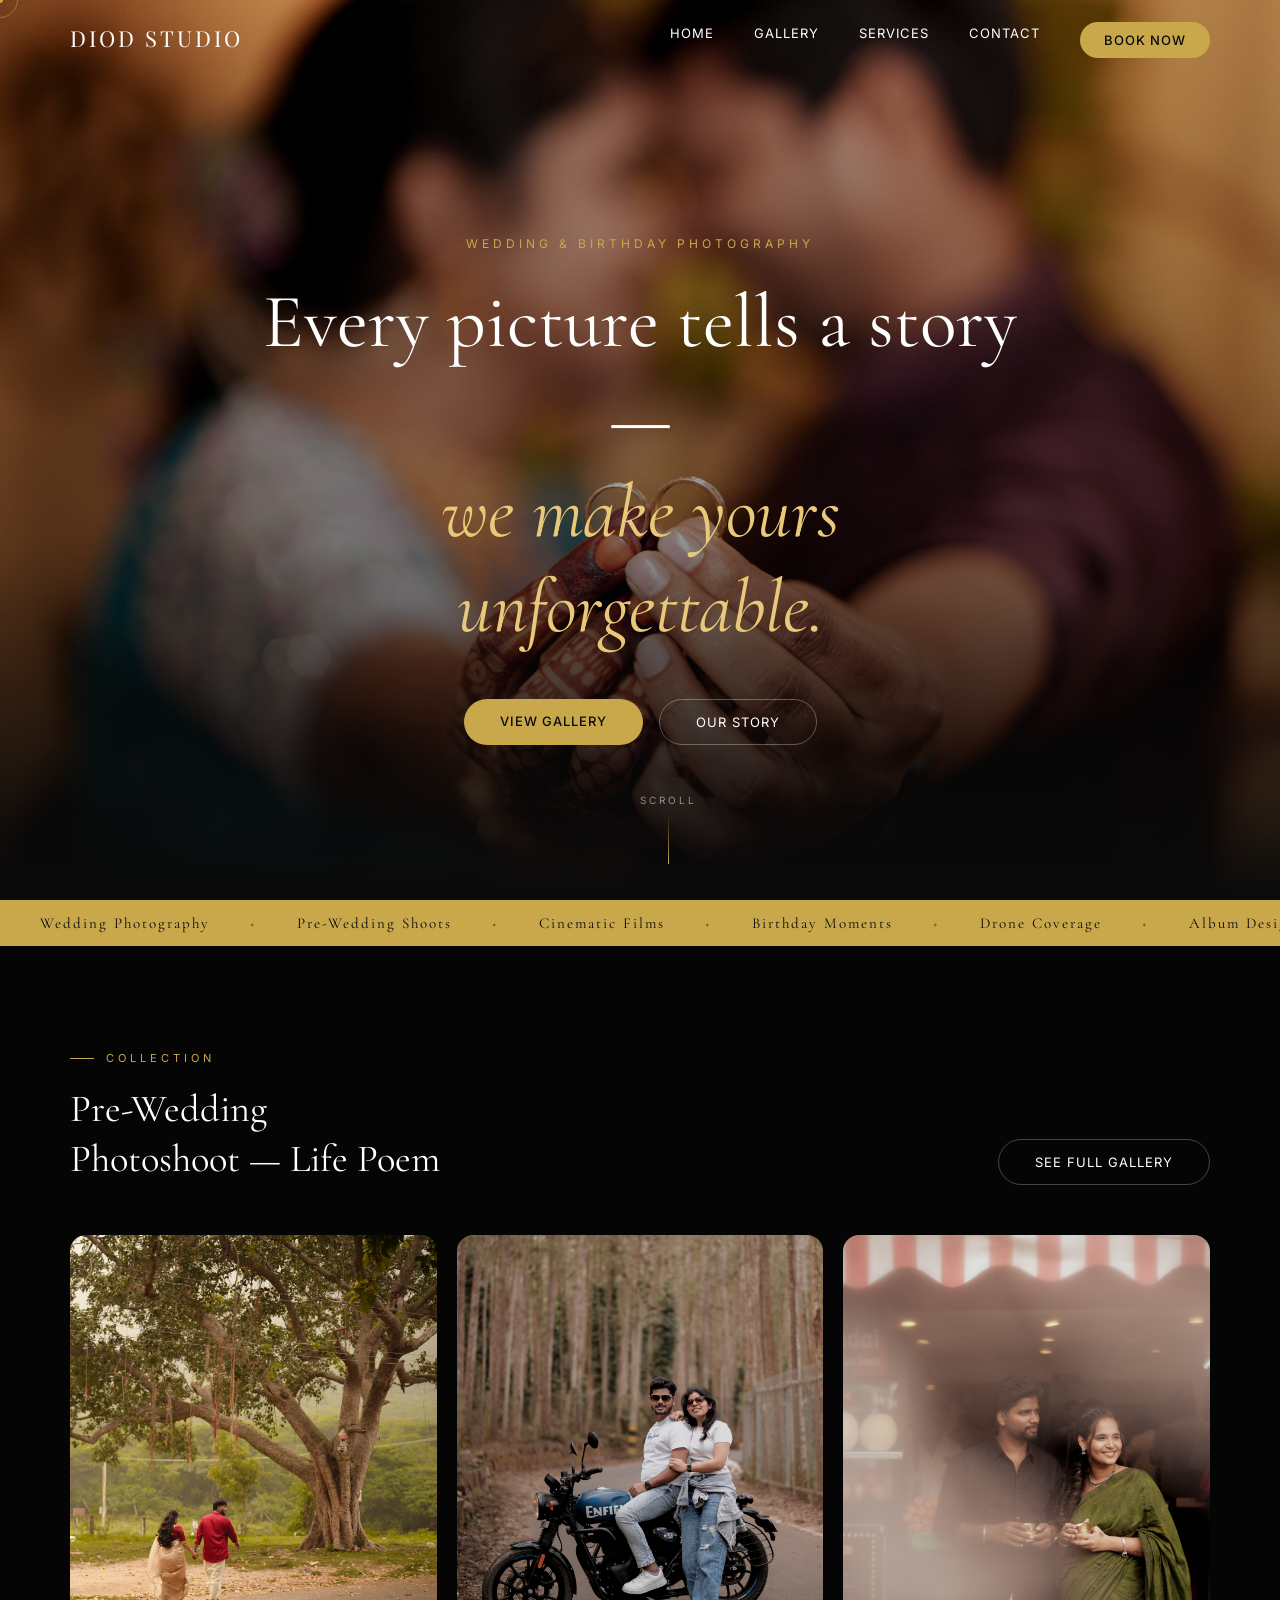
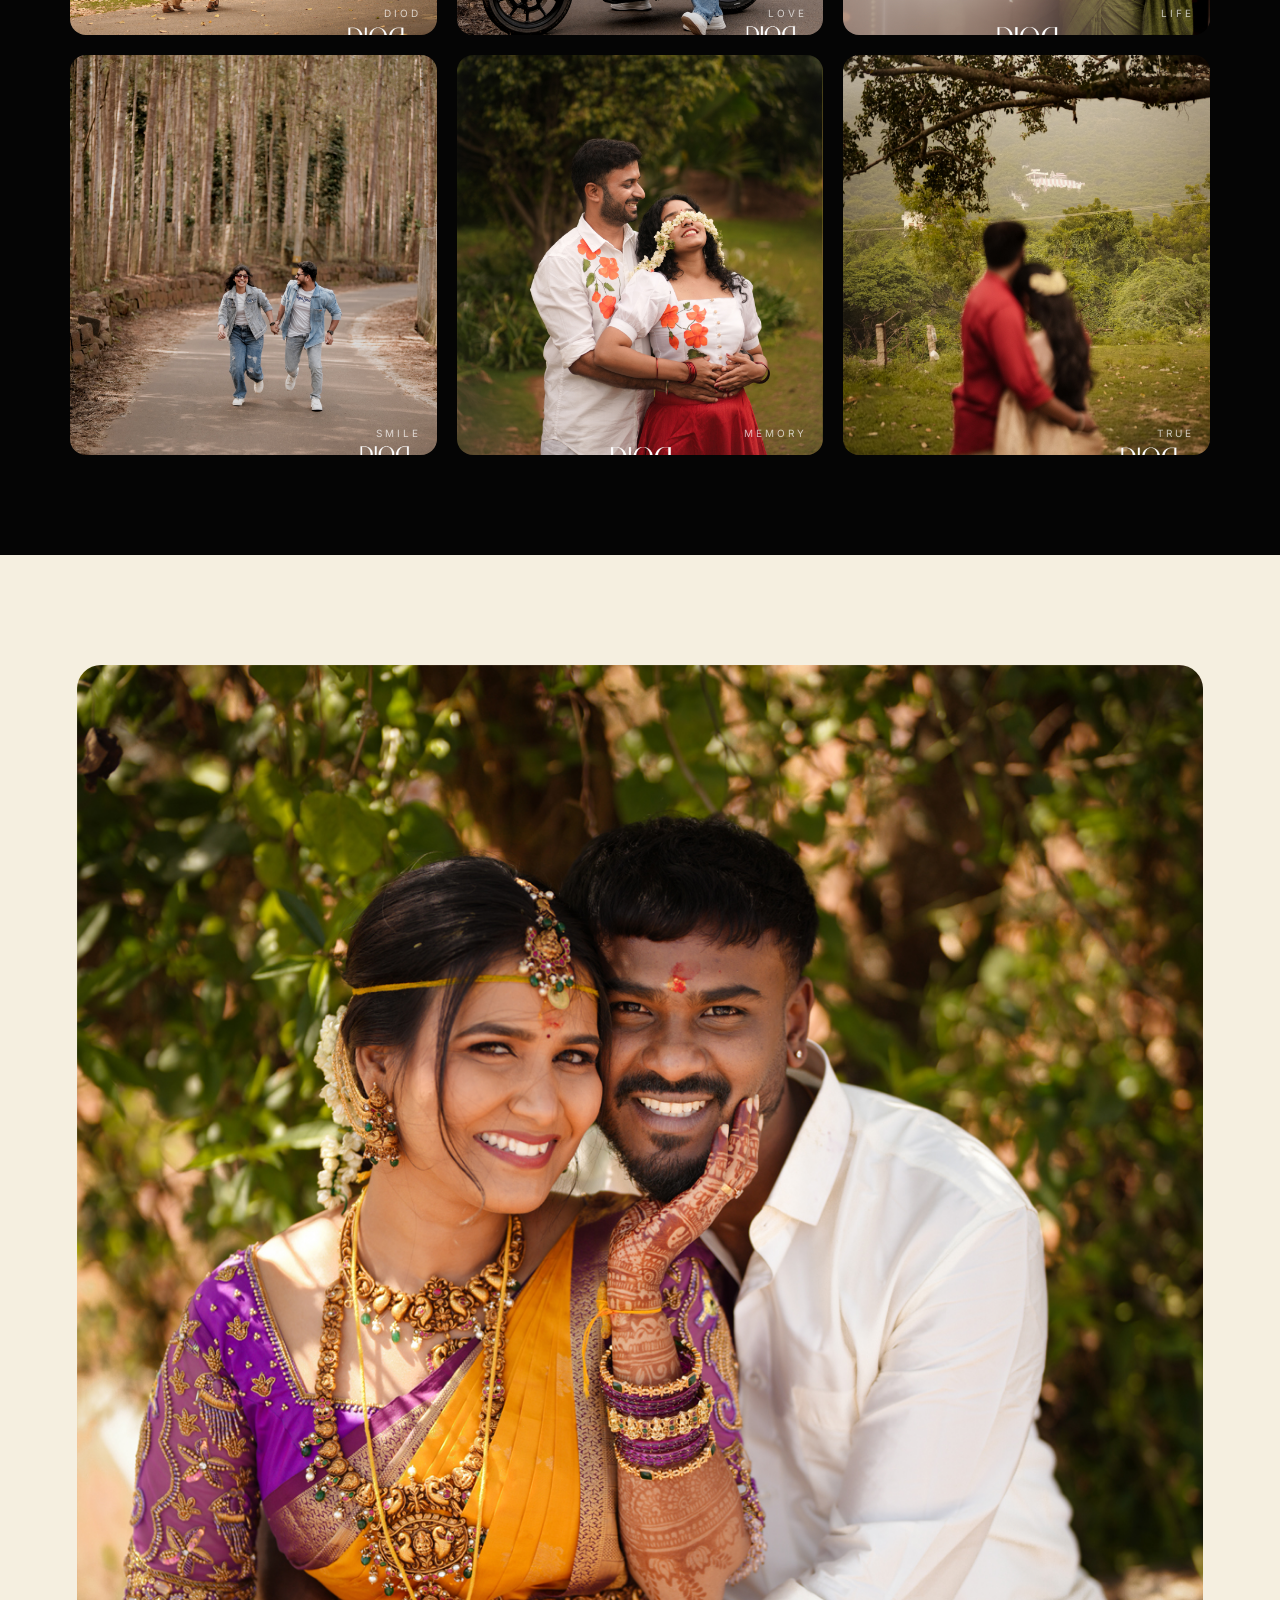
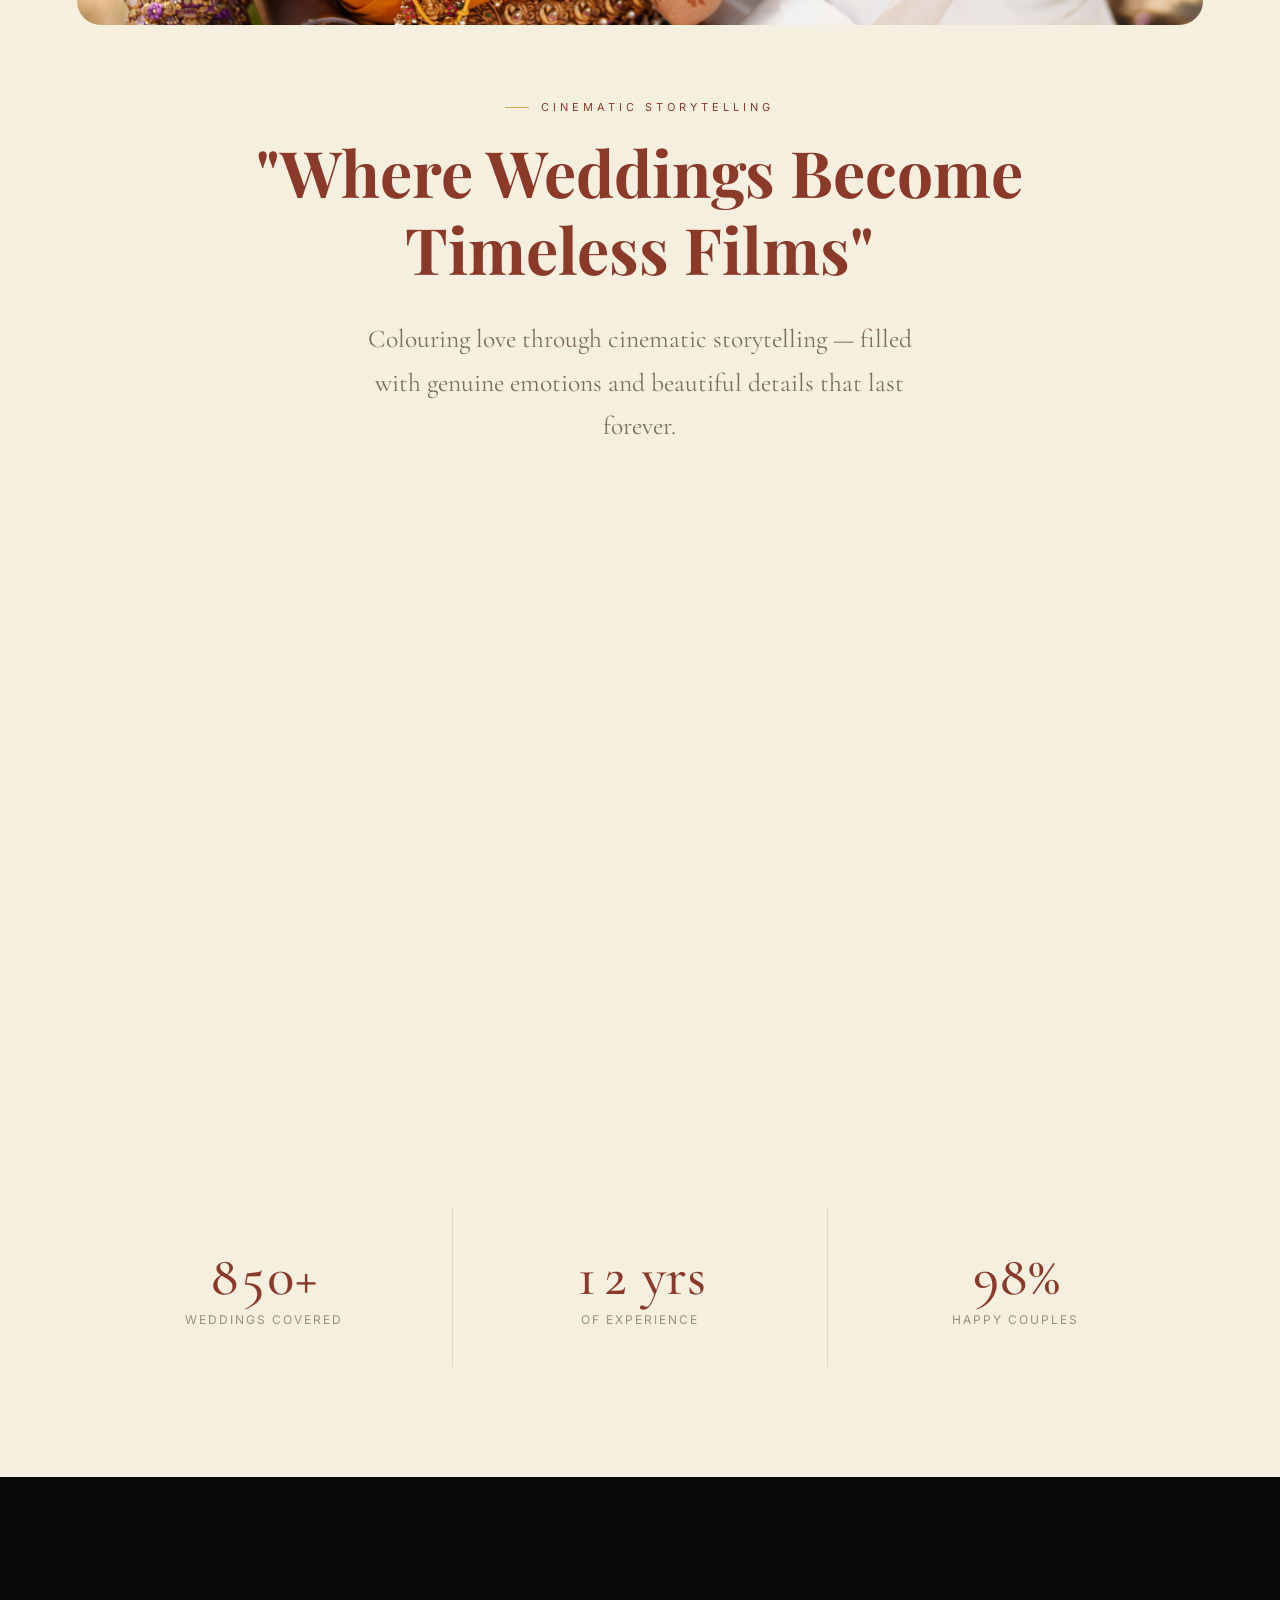
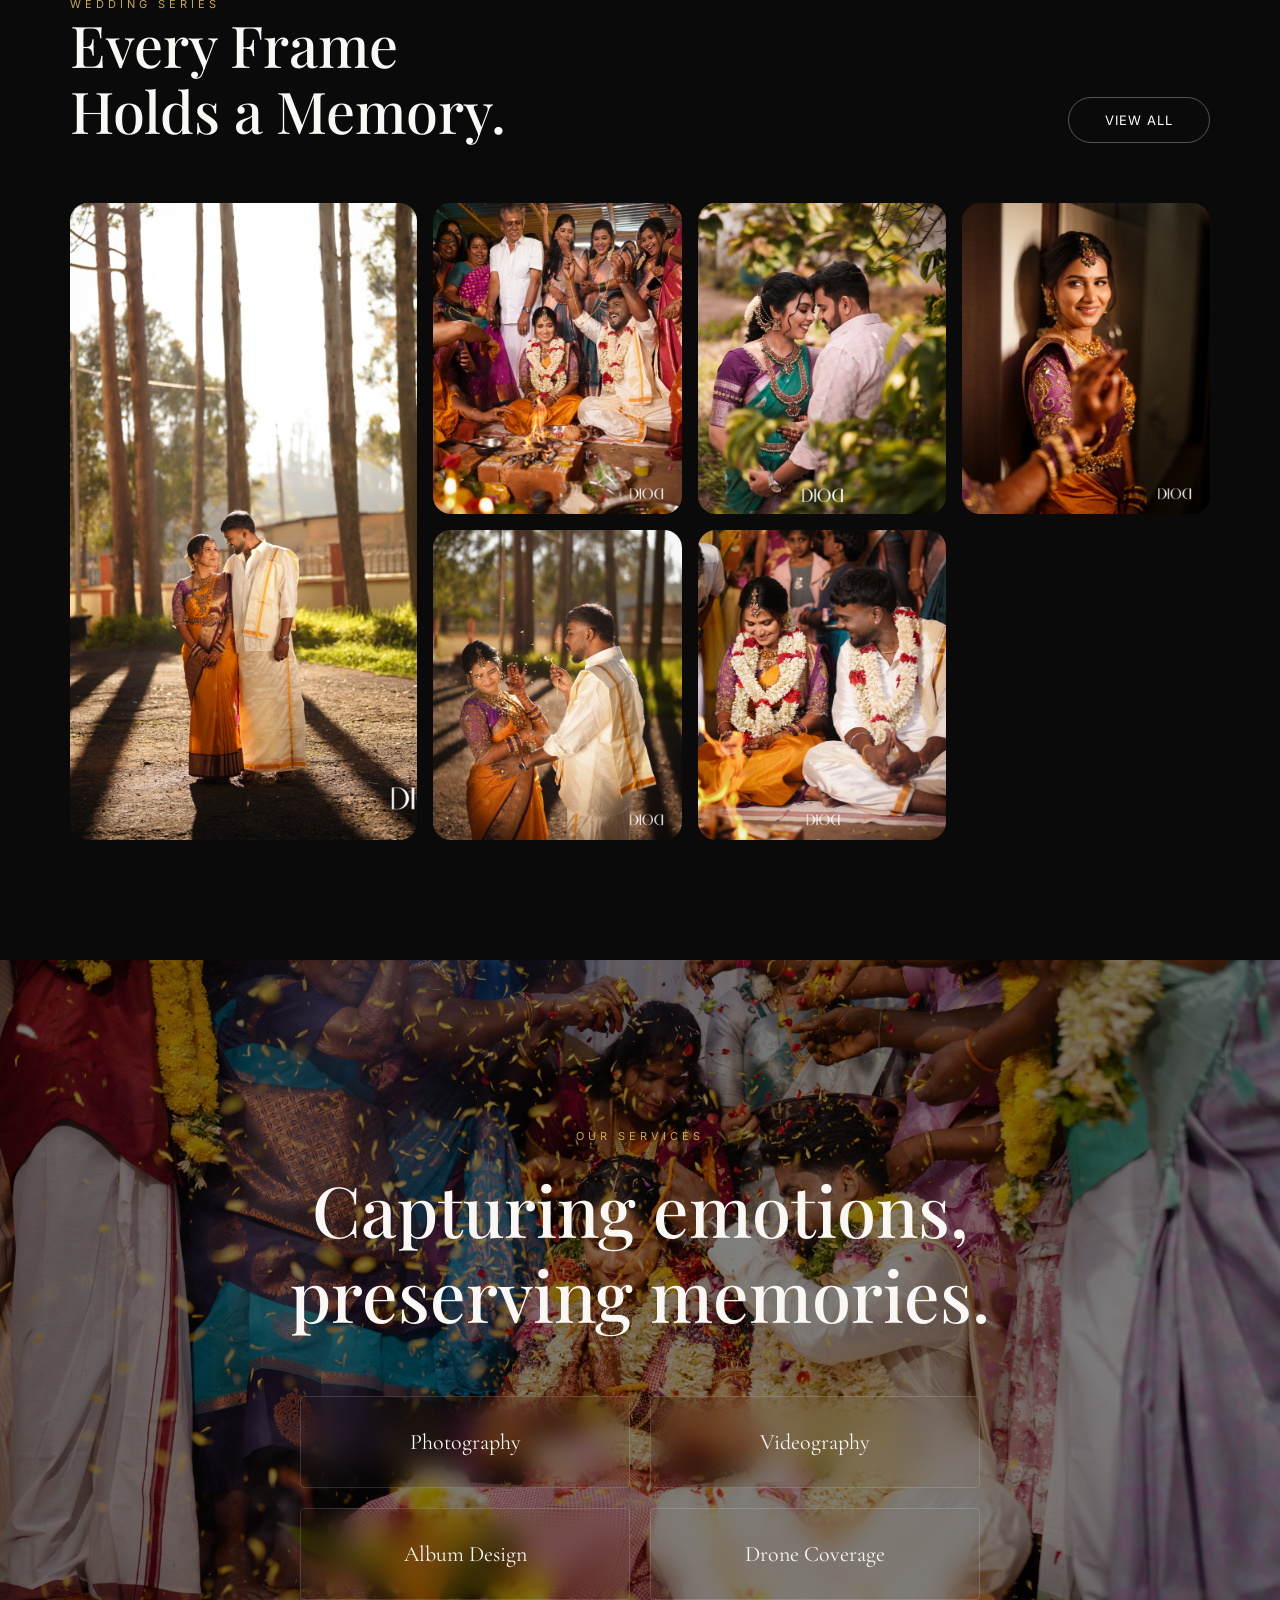
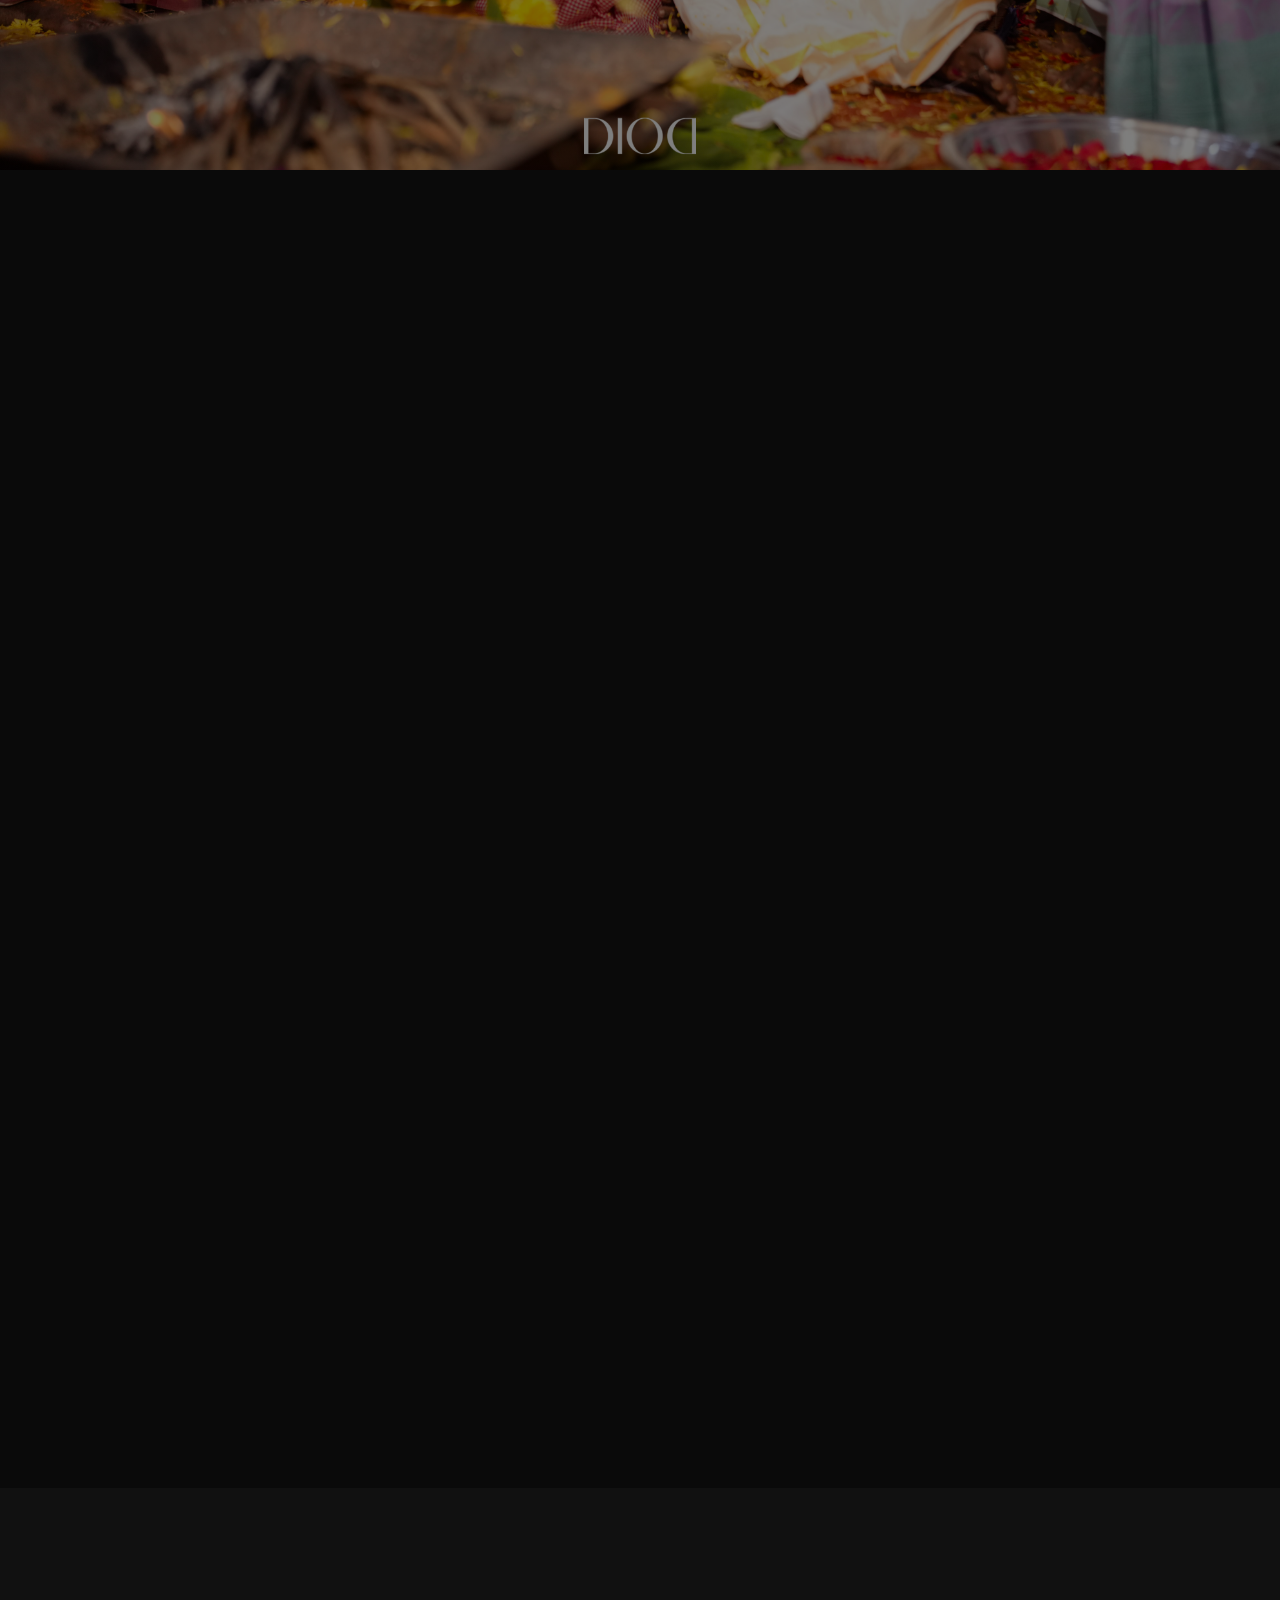
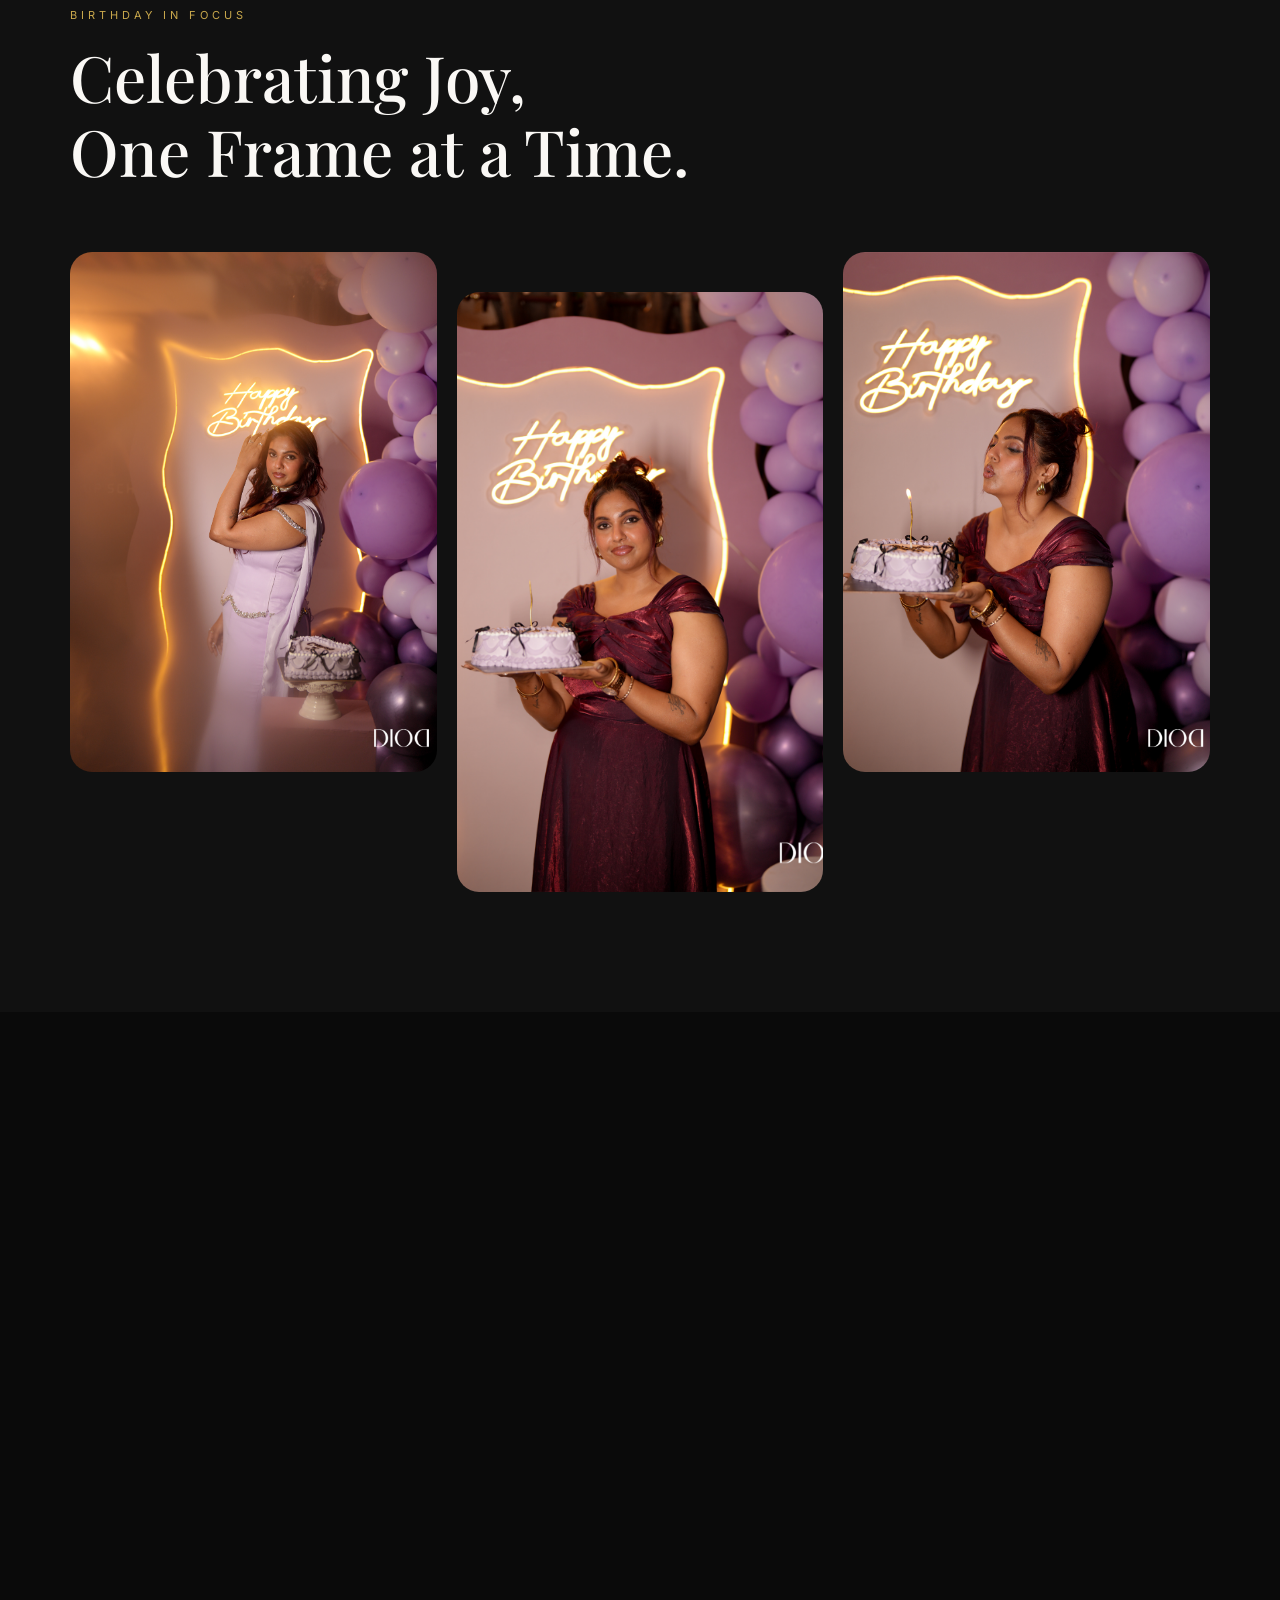
==== index.html @ b7c22394 "Fresh initial commit" ====
<!DOCTYPE html>
<html lang="en">
<head>
    <meta charset="UTF-8">
    <meta name="viewport" content="width=device-width, initial-scale=1.0">
    <meta name="description" content="DIOD STUDIO — Professional wedding & birthday photography and videography. Coimbatore.">
    <meta name="theme-color" content="#0A0A0A">
    <title>DIOD STUDIO | Wedding & Birthday Photography</title>

    <!-- Preconnect for fonts -->
    <link rel="preconnect" href="https://fonts.googleapis.com">
    <link rel="preconnect" href="https://fonts.gstatic.com" crossorigin>

    <!-- Preload hero image for LCP -->
    <link rel="preload" as="image" href="images/hero.jpg">

    <!-- Fonts -->
    <link href="https://fonts.googleapis.com/css2?family=Cormorant+Garamond:ital,wght@0,300;0,400;0,500;1,400&family=Inter:wght@300;400;500&family=Playfair+Display:ital,wght@0,500;0,600;1,500&display=swap" rel="stylesheet">

    <link rel="stylesheet" href="style.css">
</head>

<body>

<!-- Custom cursor (desktop) -->
<div class="cursor-dot" aria-hidden="true"></div>
<div class="cursor-ring" aria-hidden="true"></div>

<!-- Mobile full-screen menu -->
<div class="mobile-menu" role="dialog" aria-label="Navigation menu">
    <a href="#">Home</a>
    <a href="#">Gallery</a>
    <a href="#">Services</a>
    <a href="#">Contact</a>
    <a href="#" class="nav-cta">Book Now</a>
</div>

<!-- ═══════════ HERO ═══════════ -->
<section class="hero">

    <div class="hero-bg"></div>

    <nav aria-label="Main navigation">
        <a href="#" class="logo">DIOD STUDIO</a>

        <button class="nav-toggle" aria-label="Toggle navigation" aria-expanded="false">
            <span></span>
            <span></span>
            <span></span>
        </button>

        <ul>
            <li><a href="#">Home</a></li>
            <li><a href="#">Gallery</a></li>
            <li><a href="#">Services</a></li>
            <li><a href="#">Contact</a></li>
            <li><a href="#" class="nav-cta">Book Now</a></li>
        </ul>
    </nav>

    <div class="hero-content">
        <p class="hero-eyebrow">Wedding &amp; Birthday Photography</p>
        <h1>Every picture tells a story —<br><em>we make yours unforgettable.</em></h1>
        <div class="hero-cta">
            <a href="#" class="btn-primary">View Gallery</a>
            <a href="#" class="btn-outline">Our Story</a>
        </div>
    </div>

    <div class="scroll-hint" aria-hidden="true">
        <span>Scroll</span>
        <div class="scroll-line"></div>
    </div>

</section>

<!-- ═══════════ MARQUEE ═══════════ -->
<div class="marquee-wrap" aria-hidden="true">
    <div class="marquee-track">
        <!-- Two identical halves for seamless loop -->
        <span>Wedding Photography</span><span class="dot">◆</span>
        <span>Pre-Wedding Shoots</span><span class="dot">◆</span>
        <span>Cinematic Films</span><span class="dot">◆</span>
        <span>Birthday Moments</span><span class="dot">◆</span>
        <span>Drone Coverage</span><span class="dot">◆</span>
        <span>Album Design</span><span class="dot">◆</span>
        <span>Wedding Photography</span><span class="dot">◆</span>
        <span>Pre-Wedding Shoots</span><span class="dot">◆</span>
        <span>Cinematic Films</span><span class="dot">◆</span>
        <span>Birthday Moments</span><span class="dot">◆</span>
        <span>Drone Coverage</span><span class="dot">◆</span>
        <span>Album Design</span><span class="dot">◆</span>
    </div>
</div>

<!-- ═══════════ PRE-WEDDING ═══════════ -->
<section class="prewedding reveal">

    <div class="prewedding-header">
        <div>
            <span class="section-eyebrow">Collection</span>
            <h2>Pre-Wedding<br>Photoshoot — Life Poem</h2>
        </div>
        <a href="#" class="btn-outline" style="border-color:rgba(255,255,255,.25); flex-shrink:0;">See Full Gallery</a>
    </div>

    <div class="pre-grid reveal-stagger">
        <div class="pre-card">
            <img src="images/pre1.jpg" alt="Pre-wedding moment" loading="lazy">
            <div class="pre-card-overlay"></div>
            <span>DIOD</span>
        </div>
        <div class="pre-card">
            <img src="images/pre2.jpg" alt="Pre-wedding love" loading="lazy">
            <div class="pre-card-overlay"></div>
            <span>LOVE</span>
        </div>
        <div class="pre-card">
            <img src="images/pre3.jpg" alt="Pre-wedding life" loading="lazy">
            <div class="pre-card-overlay"></div>
            <span>LIFE</span>
        </div>
        <div class="pre-card">
            <img src="images/pre4.jpg" alt="Pre-wedding smile" loading="lazy">
            <div class="pre-card-overlay"></div>
            <span>SMILE</span>
        </div>
        <div class="pre-card">
            <img src="images/pre5.jpg" alt="Pre-wedding memory" loading="lazy">
            <div class="pre-card-overlay"></div>
            <span>MEMORY</span>
        </div>
        <div class="pre-card">
            <img src="images/pre6.jpg" alt="Pre-wedding truth" loading="lazy">
            <div class="pre-card-overlay"></div>
            <span>TRUE</span>
        </div>
    </div>

</section>

<!-- ═══════════ TIMELESS FILMS ═══════════ -->
<section class="timeless reveal">
    <div class="timeless-content">

        <div class="timeless-main-img reveal">
            <img src="images/timeless.jpg" alt="Cinematic wedding film" loading="lazy">
        </div>

        <div class="timeless-text reveal">
            <span class="section-eyebrow" style="color:#8B3A2A;">Cinematic Storytelling</span>
            <h2>"Where Weddings Become Timeless Films"</h2>
            <p>Colouring love through cinematic storytelling — filled with genuine emotions and beautiful details that last forever.</p>
        </div>

        <div class="timeless-image reveal">
            <img src="images/timeless2.jpg" alt="Wedding cinematic detail" loading="lazy">
        </div>

        <!-- Stats -->
        <div class="timeless-stats reveal">
            <div class="stat-box">
                <span class="stat-num count-up" data-target="850" data-suffix="+">850+</span>
                <span class="stat-label">Weddings Covered</span>
            </div>
            <div class="stat-box">
                <span class="stat-num count-up" data-target="12" data-suffix=" yrs">12 yrs</span>
                <span class="stat-label">Of Experience</span>
            </div>
            <div class="stat-box">
                <span class="stat-num count-up" data-target="98" data-suffix="%">98%</span>
                <span class="stat-label">Happy Couples</span>
            </div>
        </div>

    </div>
</section>

<!-- ═══════════ WEDDING SERIES ═══════════ -->
<section class="wedding-series reveal">

    <div class="wedding-top">
        <div>
            <div class="series-label">Wedding Series</div>
            <h2>Every Frame<br>Holds a Memory.</h2>
        </div>
        <a href="#" class="btn-outline" style="flex-shrink:0;">View All</a>
    </div>

    <div class="wedding-grid reveal-stagger">
        <div class="wedding-card" data-label="The First Glance">
            <img src="images/wedding1.jpg" alt="Wedding moment" loading="lazy">
        </div>
        <div class="wedding-card" data-label="Vows">
            <img src="images/wedding2.jpg" alt="Wedding vows" loading="lazy">
        </div>
        <div class="wedding-card" data-label="Joy">
            <img src="images/wedding3.jpg" alt="Wedding joy" loading="lazy">
        </div>
        <div class="wedding-card" data-label="Together">
            <img src="images/wedding4.jpg" alt="Wedding together" loading="lazy">
        </div>
        <div class="wedding-card" data-label="Forever">
            <img src="images/wedding5.jpg" alt="Wedding forever" loading="lazy">
        </div>
        <div class="wedding-card" data-label="Magic Hour">
            <img src="images/wedding6.jpg" alt="Wedding golden hour" loading="lazy">
        </div>
    </div>

</section>

<!-- ═══════════ SERVICES ═══════════ -->
<section class="services reveal">
    <div class="services-overlay">
        <div class="services-content">
            <p class="service-small">Our Services</p>
            <h2>Capturing emotions,<br>preserving memories.</h2>
            <div class="service-list reveal-stagger">
                <div class="service-item">Photography</div>
                <div class="service-item">Videography</div>
                <div class="service-item">Album Design</div>
                <div class="service-item">Drone Coverage</div>
            </div>
        </div>
    </div>
</section>

<!-- ═══════════ POV SECTION ═══════════ -->
<section class="pov reveal">

    <div class="pov-header">
        <div>
            <span class="section-eyebrow">Reels</span>
            <h2 class="pov-heading">POV : Living the Scene</h2>
        </div>
    </div>

    <div class="reels-grid reveal-stagger">
        <div class="reel-card">
            <video autoplay muted loop playsinline preload="none">
                <source src="videos/video-1.mp4" type="video/mp4">
            </video>
        </div>
        <div class="reel-card">
            <video autoplay muted loop playsinline preload="none">
                <source src="videos/video-2.mp4" type="video/mp4">
            </video>
        </div>
        <div class="reel-card">
            <video autoplay muted loop playsinline preload="none">
                <source src="videos/video-3.mp4" type="video/mp4">
            </video>
        </div>
    </div>

    <div class="pov-text reveal">
        <h3>Every Moment,<br>Captured Naturally.</h3>
    </div>

    <div class="pov-grid reveal-stagger">
        <div class="pov-card">
            <img src="images/pov1.jpg" alt="POV moment 1" loading="lazy">
        </div>
        <div class="pov-card">
            <img src="images/pov2.jpg" alt="POV moment 2" loading="lazy">
        </div>
        <div class="pov-card">
            <img src="images/pov3.jpg" alt="POV moment 3" loading="lazy">
        </div>
    </div>

</section>

<!-- ═══════════ BIRTHDAY ═══════════ -->
<section class="birthday reveal">

    <div class="birthday-top">
        <span class="birthday-small">Birthday in Focus</span>
        <h2>Celebrating Joy,<br>One Frame at a Time.</h2>
    </div>

    <div class="birthday-grid reveal-stagger">
        <div class="birthday-card">
            <img src="images/birthday1.jpg" alt="Birthday celebration" loading="lazy">
        </div>
        <div class="birthday-card">
            <img src="images/birthday2.jpg" alt="Birthday joy" loading="lazy">
        </div>
        <div class="birthday-card">
            <img src="images/birthday3.jpg" alt="Birthday memory" loading="lazy">
        </div>
    </div>

</section>

<!-- ═══════════ FOOTER ═══════════ -->
<footer class="footer-hero reveal">
    <div class="footer-overlay">

        <div class="footer-content">
            <span class="section-eyebrow" style="color:rgba(201,168,76,.7);">Get in Touch</span>
            <h2>Every Frame<br><em>Deserves a Music.</em></h2>
            <p>Wedding &amp; Birthday Photography · Videography · Coimbatore</p>
            <a href="mailto:diodstudio@gmail.com" class="footer-book-btn">Book Your Date</a>
            <div class="footer-divider"></div>
        </div>

        <div class="footer-bottom">
            <div class="footer-logo">DIOD STUDIO</div>

            <div style="color:rgba(255,255,255,.4); font-size:12px;">
                diodstudio@gmail.com &nbsp;·&nbsp; +91 98765 43210
            </div>

            <div class="footer-socials">
                <a href="#">Instagram</a>
                <a href="#">YouTube</a>
                <a href="#">WhatsApp</a>
            </div>
        </div>

    </div>
</footer>

<script src="script.js"></script>
</body>
</html>
---- style.css ----
/* ================================================
   DIOD STUDIO — Professional CSS
   GPU-only animations, zero layout thrash
================================================ */

*, *::before, *::after {
    margin: 0;
    padding: 0;
    box-sizing: border-box;
}

:root {
    --gold:    #C9A84C;
    --gold-lt: #E8C97A;
    --cream:   #FAF8F5;
    --warm:    #F5EFE0;
    --dark:    #0A0A0A;
    --dark2:   #111111;
    --rust:    #8B3A2A;
    --nav-h:   80px;
    --ease-out-expo: cubic-bezier(0.16, 1, 0.3, 1);
    --ease-in-out:   cubic-bezier(0.4, 0, 0.2, 1);
}

html {
    scroll-behavior: smooth;
    -webkit-text-size-adjust: 100%;
}

body {
    background: var(--dark);
    color: white;
    overflow-x: hidden;
    font-family: 'Inter', sans-serif;
    -webkit-font-smoothing: antialiased;
}

img {
    display: block;
    max-width: 100%;
}

/* ──────────────────────────────
   CUSTOM CURSOR (desktop only)
────────────────────────────── */
.cursor-dot,
.cursor-ring {
    position: fixed;
    top: 0; left: 0;
    border-radius: 50%;
    pointer-events: none;
    z-index: 9999;
    will-change: transform;
    transition: opacity .3s;
}

.cursor-dot {
    width: 6px;
    height: 6px;
    background: var(--gold);
    transform: translate(-50%, -50%);
}

.cursor-ring {
    width: 36px;
    height: 36px;
    border: 1.5px solid rgba(201,168,76,.5);
    transform: translate(-50%, -50%);
    transition: transform .12s var(--ease-out-expo),
                width .3s, height .3s, border-color .3s;
}

.cursor-ring.hovering {
    width: 56px;
    height: 56px;
    border-color: var(--gold);
}

@media (max-width: 768px) {
    .cursor-dot, .cursor-ring { display: none; }
}

/* ──────────────────────────────
   STICKY NAV
────────────────────────────── */
nav {
    position: fixed;
    top: 0; left: 0; right: 0;
    z-index: 1000;
    height: var(--nav-h);
    display: flex;
    justify-content: space-between;
    align-items: center;
    padding: 0 70px;
    transition: background .5s var(--ease-in-out),
                backdrop-filter .5s,
                box-shadow .5s;
}

nav.scrolled {
    background: rgba(10,10,10,.82);
    backdrop-filter: blur(20px);
    -webkit-backdrop-filter: blur(20px);
    box-shadow: 0 1px 0 rgba(255,255,255,.06);
}

.logo {
    font-family: 'Playfair Display', serif;
    letter-spacing: 3px;
    font-size: 22px;
    color: white;
    text-decoration: none;
    position: relative;
}

.logo::after {
    content: '';
    position: absolute;
    bottom: -4px; left: 0;
    width: 0; height: 1px;
    background: var(--gold);
    transition: width .4s var(--ease-out-expo);
}

.logo:hover::after { width: 100%; }

nav ul {
    display: flex;
    list-style: none;
    gap: 40px;
}

nav a {
    color: white;
    text-decoration: none;
    font-size: 13px;
    letter-spacing: 1px;
    text-transform: uppercase;
    position: relative;
    padding-bottom: 4px;
}

nav a::after {
    content: '';
    position: absolute;
    bottom: 0; left: 0;
    width: 0; height: 1px;
    background: var(--gold);
    transition: width .35s var(--ease-out-expo);
}

nav a:hover::after { width: 100%; }

/* CTA button in nav */
.nav-cta {
    background: var(--gold) !important;
    color: var(--dark) !important;
    padding: 10px 24px !important;
    border-radius: 100px !important;
    font-weight: 500 !important;
    transition: transform .3s, box-shadow .3s, background .3s !important;
    display: inline-block;
}

.nav-cta::after { display: none !important; }

.nav-cta:hover {
    background: var(--gold-lt) !important;
    transform: translateY(-2px);
    box-shadow: 0 8px 30px rgba(201,168,76,.35);
}

/* Hamburger */
.nav-toggle {
    display: none;
    flex-direction: column;
    gap: 5px;
    cursor: pointer;
    z-index: 1100;
    background: none;
    border: none;
    padding: 6px;
}

.nav-toggle span {
    display: block;
    width: 24px;
    height: 1.5px;
    background: white;
    border-radius: 2px;
    transition: transform .35s var(--ease-out-expo), opacity .2s;
    transform-origin: center;
}

.nav-toggle.open span:nth-child(1) { transform: translateY(6.5px) rotate(45deg); }
.nav-toggle.open span:nth-child(2) { opacity: 0; transform: scaleX(0); }
.nav-toggle.open span:nth-child(3) { transform: translateY(-6.5px) rotate(-45deg); }

/* Mobile menu drawer */
.mobile-menu {
    position: fixed;
    inset: 0;
    background: rgba(5,5,5,.97);
    z-index: 1050;
    display: flex;
    flex-direction: column;
    justify-content: center;
    align-items: center;
    gap: 32px;
    opacity: 0;
    pointer-events: none;
    transition: opacity .4s var(--ease-in-out);
}

.mobile-menu.open {
    opacity: 1;
    pointer-events: all;
}

.mobile-menu a {
    color: white;
    text-decoration: none;
    font-family: 'Playfair Display', serif;
    font-size: 36px;
    font-weight: 500;
    opacity: 0;
    transform: translateY(20px);
    transition: opacity .4s, transform .4s var(--ease-out-expo), color .3s;
}

.mobile-menu.open a {
    opacity: 1;
    transform: translateY(0);
}

.mobile-menu.open a:nth-child(1) { transition-delay: .08s; }
.mobile-menu.open a:nth-child(2) { transition-delay: .14s; }
.mobile-menu.open a:nth-child(3) { transition-delay: .20s; }
.mobile-menu.open a:nth-child(4) { transition-delay: .26s; }
.mobile-menu.open a:nth-child(5) { transition-delay: .32s; }

.mobile-menu a:hover { color: var(--gold); }

/* ──────────────────────────────
   HERO
────────────────────────────── */
.hero {
    position: relative;
    height: 100vh;
    overflow: hidden;
}

.hero-bg {
    position: absolute;
    inset: 0;
    background:
        linear-gradient(to bottom,
            rgba(0,0,0,.15) 0%,
            rgba(0,0,0,.40) 60%,
            rgba(10,10,10,1) 100%),
        url("images/hero.jpg") center/cover no-repeat;
    will-change: transform;
    animation: kenburns 18s ease-in-out infinite alternate;
}

@keyframes kenburns {
    from { transform: scale(1) translateX(0); }
    to   { transform: scale(1.12) translateX(-1%); }
}

.hero-content {
    position: relative;
    z-index: 10;
    height: 100vh;
    display: flex;
    flex-direction: column;
    justify-content: center;
    align-items: center;
    text-align: center;
    padding: 0 24px;
    padding-top: var(--nav-h);
}

.hero-eyebrow {
    font-size: 12px;
    letter-spacing: 4px;
    text-transform: uppercase;
    color: var(--gold);
    margin-bottom: 24px;
    opacity: 0;
    transform: translateY(16px);
    animation: fadeUp .8s .3s var(--ease-out-expo) forwards;
}

.hero-content h1 {
    max-width: 780px;
    font-family: 'Cormorant Garamond', serif;
    font-size: clamp(42px, 6vw, 76px);
    line-height: 1.25;
    font-weight: 400;
    opacity: 0;
    transform: translateY(24px);
    animation: fadeUp .9s .55s var(--ease-out-expo) forwards;
}

.hero-content h1 em {
    font-style: italic;
    color: var(--gold-lt);
}

.hero-cta {
    margin-top: 44px;
    display: flex;
    gap: 16px;
    opacity: 0;
    transform: translateY(16px);
    animation: fadeUp .8s .85s var(--ease-out-expo) forwards;
}

.btn-primary {
    padding: 14px 36px;
    background: var(--gold);
    color: var(--dark);
    font-family: 'Inter', sans-serif;
    font-size: 13px;
    font-weight: 500;
    letter-spacing: 1px;
    text-transform: uppercase;
    text-decoration: none;
    border-radius: 100px;
    transition: transform .3s var(--ease-out-expo),
                box-shadow .3s,
                background .3s;
}

.btn-primary:hover {
    background: var(--gold-lt);
    transform: translateY(-3px);
    box-shadow: 0 12px 40px rgba(201,168,76,.4);
}

.btn-outline {
    padding: 14px 36px;
    border: 1px solid rgba(255,255,255,.3);
    color: white;
    font-family: 'Inter', sans-serif;
    font-size: 13px;
    letter-spacing: 1px;
    text-transform: uppercase;
    text-decoration: none;
    border-radius: 100px;
    transition: border-color .3s, background .3s, transform .3s;
}

.btn-outline:hover {
    border-color: white;
    background: rgba(255,255,255,.06);
    transform: translateY(-3px);
}

/* Scroll indicator */
.scroll-hint {
    position: absolute;
    bottom: 36px;
    left: 50%;
    transform: translateX(-50%);
    display: flex;
    flex-direction: column;
    align-items: center;
    gap: 8px;
    opacity: 0;
    animation: fadeUp .6s 1.4s forwards;
}

.scroll-hint span {
    font-size: 10px;
    letter-spacing: 3px;
    text-transform: uppercase;
    color: rgba(255,255,255,.5);
}

.scroll-line {
    width: 1px;
    height: 50px;
    background: linear-gradient(to bottom, transparent, var(--gold));
    animation: scrollLine 1.8s 1.8s ease-in-out infinite;
    transform-origin: top;
}

@keyframes scrollLine {
    0%   { transform: scaleY(0); opacity: 0; }
    50%  { transform: scaleY(1); opacity: 1; }
    100% { transform: scaleY(1); opacity: 0; }
}

/* ──────────────────────────────
   MARQUEE TICKER
────────────────────────────── */
.marquee-wrap {
    background: var(--gold);
    overflow: hidden;
    padding: 14px 0;
}

.marquee-track {
    display: flex;
    gap: 0;
    animation: marquee 22s linear infinite;
    will-change: transform;
}

.marquee-track span {
    white-space: nowrap;
    font-family: 'Cormorant Garamond', serif;
    font-size: 15px;
    letter-spacing: 2px;
    color: var(--dark);
    padding: 0 40px;
    flex-shrink: 0;
}

.marquee-track span.dot {
    padding: 0;
    opacity: .4;
}

@keyframes marquee {
    from { transform: translateX(0); }
    to   { transform: translateX(-50%); }
}

/* ──────────────────────────────
   SECTION COMMONS
────────────────────────────── */
.section-eyebrow {
    display: inline-block;
    font-size: 11px;
    letter-spacing: 4px;
    text-transform: uppercase;
    color: var(--gold);
    margin-bottom: 20px;
    position: relative;
    padding-left: 36px;
}

.section-eyebrow::before {
    content: '';
    position: absolute;
    left: 0;
    top: 50%;
    width: 24px;
    height: 1px;
    background: var(--gold);
}

/* ──────────────────────────────
   PRE-WEDDING
────────────────────────────── */
.prewedding {
    background: #050505;
    padding: 100px 70px;
}

.prewedding-header {
    display: flex;
    justify-content: space-between;
    align-items: flex-end;
    margin-bottom: 50px;
}

.prewedding-header h2 {
    font-family: 'Cormorant Garamond', serif;
    font-size: clamp(28px, 3vw, 42px);
    font-weight: 400;
    max-width: 500px;
    line-height: 1.3;
}

.pre-grid {
    display: grid;
    grid-template-columns: repeat(3, 1fr);
    gap: 20px;
}

.pre-card {
    position: relative;
    overflow: hidden;
    border-radius: 16px;
}

/* Shimmer skeleton while image loads */
.pre-card::before {
    content: '';
    position: absolute;
    inset: 0;
    background: linear-gradient(90deg,
        #1a1a1a 25%,
        #2a2a2a 50%,
        #1a1a1a 75%);
    background-size: 200% 100%;
    animation: shimmer 1.5s infinite;
    z-index: 0;
    transition: opacity .4s;
}

.pre-card.loaded::before { opacity: 0; pointer-events: none; }

@keyframes shimmer {
    from { background-position: -200% 0; }
    to   { background-position: 200% 0; }
}

.pre-card img {
    width: 100%;
    height: 400px;
    object-fit: cover;
    transition: transform .9s var(--ease-out-expo);
    position: relative;
    z-index: 1;
}

.pre-card:hover img { transform: scale(1.07); }

.pre-card-overlay {
    position: absolute;
    inset: 0;
    background: linear-gradient(to top,
        rgba(0,0,0,.7) 0%,
        transparent 55%);
    z-index: 2;
    opacity: 0;
    transition: opacity .4s;
}

.pre-card:hover .pre-card-overlay { opacity: 1; }

.pre-card span {
    position: absolute;
    right: 16px;
    bottom: 16px;
    color: white;
    font-size: 10px;
    letter-spacing: 3px;
    z-index: 3;
    opacity: .7;
    transition: opacity .3s, letter-spacing .3s;
}

.pre-card:hover span { opacity: 1; letter-spacing: 5px; }

/* ──────────────────────────────
   TIMELESS FILMS
────────────────────────────── */
.timeless {
    background: var(--warm);
    padding: 110px 0;
    overflow: hidden;
}

.timeless-content {
    width: 88%;
    margin: auto;
}

.timeless-main-img {
    width: 100%;
    border-radius: 24px;
    overflow: hidden;
}

.timeless-main-img {
    width: 100%;
    height: 960px;
    object-fit: cover;
    transition: transform 1.2s var(--ease-out-expo);
}

.timeless-main-img:hover img { transform: scale(1.04); }

.timeless-text {
    margin: 70px 0;
    text-align: center;
}

.timeless-text h2 {
    color: var(--rust);
    font-family: 'Playfair Display', serif;
    font-size: clamp(36px, 5vw, 68px);
    line-height: 1.2;
    max-width: 860px;
    margin: 0 auto 30px;
}

.timeless-text p {
    color: #7c6d60;
    font-family: 'Cormorant Garamond', serif;
    font-size: clamp(20px, 2vw, 27px);
    max-width: 580px;
    margin: 0 auto;
    line-height: 1.7;
}

.timeless-image {
    overflow: hidden;
    border-radius: 28px;
}

.timeless-image img {
    width: 100%;
    max-height: 640px;
    object-fit: cover;
    transition: transform 1.2s var(--ease-out-expo);
}

.timeless-image:hover img { transform: scale(1.05); }

/* Stats row */
.timeless-stats {
    display: grid;
    grid-template-columns: repeat(3, 1fr);
    gap: 1px;
    background: rgba(139,58,42,.15);
    border-radius: 16px;
    overflow: hidden;
    margin-top: 50px;
}

.stat-box {
    background: var(--warm);
    padding: 40px 30px;
    text-align: center;
}

.stat-num {
    font-family: 'Cormorant Garamond', serif;
    font-size: 56px;
    font-weight: 500;
    color: var(--rust);
    line-height: 1;
    display: block;
}

.stat-label {
    font-size: 12px;
    letter-spacing: 2px;
    text-transform: uppercase;
    color: #9c8d80;
    margin-top: 8px;
    display: block;
}

/* ──────────────────────────────
   WEDDING SERIES
────────────────────────────── */
.wedding-series {
    background: var(--dark);
    padding: 120px 70px;
}

.wedding-top {
    display: flex;
    justify-content: space-between;
    align-items: flex-end;
    margin-bottom: 60px;
    gap: 20px;
}

.series-label {
    color: var(--gold);
    font-size: 11px;
    letter-spacing: 4px;
    text-transform: uppercase;
}

.wedding-top h2 {
    color: var(--cream);
    font-family: 'Playfair Display', serif;
    font-size: clamp(34px, 4.5vw, 60px);
    font-weight: 500;
    line-height: 1.15;
}

/* Masonry-style grid: first card is tall */
.wedding-grid {
    display: grid;
    grid-template-columns: 1.4fr 1fr 1fr 1fr;
    grid-template-rows: auto auto;
    gap: 16px;
}

.wedding-card {
    overflow: hidden;
    border-radius: 18px;
    position: relative;
}

.wedding-card:first-child {
    grid-row: span 2;
}

.wedding-card img {
    width: 100%;
    height: 100%;
    min-height: 240px;
    object-fit: cover;
    transition: transform 1s var(--ease-out-expo);
    display: block;
}

.wedding-card:first-child img { min-height: 500px; }

.wedding-card:hover img { transform: scale(1.07); }

/* card caption on hover */
.wedding-card::after {
    content: attr(data-label);
    position: absolute;
    bottom: 0; left: 0; right: 0;
    padding: 20px 18px 16px;
    background: linear-gradient(transparent, rgba(0,0,0,.75));
    color: white;
    font-family: 'Cormorant Garamond', serif;
    font-size: 18px;
    opacity: 0;
    transform: translateY(8px);
    transition: opacity .35s, transform .35s;
}

.wedding-card:hover::after { opacity: 1; transform: translateY(0); }

/* ──────────────────────────────
   SERVICES
────────────────────────────── */
.services {
    position: relative;
    min-height: 90vh;
    background:
        linear-gradient(rgba(0,0,0,.5), rgba(0,0,0,.5)),
        url("images/services-bg.jpg") center/cover no-repeat;
    background-attachment: fixed;
}

.services-overlay {
    display: flex;
    justify-content: center;
    align-items: center;
    min-height: 90vh;
    padding: 80px 24px;
}

.services-content { text-align: center; }

.service-small {
    color: var(--gold);
    letter-spacing: 4px;
    font-size: 11px;
    margin-bottom: 24px;
    text-transform: uppercase;
}

.services-content h2 {
    color: var(--cream);
    font-family: 'Playfair Display', serif;
    font-size: clamp(38px, 5.5vw, 72px);
    line-height: 1.2;
    font-weight: 500;
    margin-bottom: 60px;
}

.service-list {
    display: grid;
    grid-template-columns: repeat(2, 1fr);
    gap: 20px;
    max-width: 680px;
    margin: auto;
}

.service-item {
    border: 1px solid rgba(255,255,255,.15);
    padding: 32px 28px;
    color: var(--cream);
    font-size: 22px;
    font-family: 'Cormorant Garamond', serif;
    backdrop-filter: blur(14px);
    -webkit-backdrop-filter: blur(14px);
    border-radius: 4px;
    transition: background .4s, transform .4s var(--ease-out-expo),
                border-color .4s, box-shadow .4s;
    cursor: default;
    position: relative;
    overflow: hidden;
}

.service-item::before {
    content: '';
    position: absolute;
    bottom: 0; left: 0;
    width: 0; height: 2px;
    background: var(--gold);
    transition: width .4s var(--ease-out-expo);
}

.service-item:hover {
    background: rgba(201,168,76,.08);
    border-color: rgba(201,168,76,.35);
    transform: translateY(-6px);
    box-shadow: 0 20px 50px rgba(0,0,0,.4);
}

.service-item:hover::before { width: 100%; }

/* ──────────────────────────────
   POV SECTION
────────────────────────────── */
.pov {
    background: #040404;
    padding: 100px 70px;
}

.pov-header {
    display: flex;
    justify-content: space-between;
    align-items: flex-end;
    margin-bottom: 48px;
}

.pov-heading {
    color: white;
    font-family: 'Playfair Display', serif;
    font-size: clamp(28px, 3.5vw, 48px);
    font-weight: 500;
}

.reels-grid {
    display: grid;
    grid-template-columns: repeat(3, 1fr);
    gap: 16px;
    margin-bottom: 60px;
}

.reel-card {
    overflow: hidden;
    border-radius: 16px;
    position: relative;
}

.reel-card video {
    width: 100%;
    height: 380px;
    object-fit: cover;
    display: block;
    transition: transform .9s var(--ease-out-expo);
}

.reel-card:hover video { transform: scale(1.04); }

/* play icon overlay */
.reel-card::after {
    content: '▶';
    position: absolute;
    top: 50%; left: 50%;
    transform: translate(-50%, -50%) scale(.8);
    width: 52px; height: 52px;
    background: rgba(201,168,76,.9);
    border-radius: 50%;
    display: flex;
    align-items: center;
    justify-content: center;
    color: black;
    font-size: 14px;
    opacity: 0;
    transition: opacity .3s, transform .3s var(--ease-out-expo);
    pointer-events: none;
    line-height: 52px;
    text-align: center;
}

.reel-card:hover::after { opacity: 1; transform: translate(-50%, -50%) scale(1); }

.pov-text {
    text-align: center;
    margin: 56px 0;
}

.pov-text h3 {
    color: white;
    font-size: clamp(28px, 3.5vw, 46px);
    font-family: 'Playfair Display', serif;
    font-weight: 500;
    line-height: 1.3;
}

.pov-grid {
    display: grid;
    grid-template-columns: 1fr 1.6fr 1fr;
    gap: 16px;
}

.pov-card {
    overflow: hidden;
    border-radius: 16px;
}

.pov-card img {
    width: 100%;
    height: 360px;
    object-fit: cover;
    display: block;
    transition: transform .9s var(--ease-out-expo);
}

.pov-card:hover img { transform: scale(1.07); }

/* ──────────────────────────────
   BIRTHDAY
────────────────────────────── */
.birthday {
    background: var(--dark2);
    padding: 120px 70px;
}

.birthday-top { margin-bottom: 64px; }

.birthday-small {
    color: var(--gold);
    font-size: 11px;
    letter-spacing: 4px;
    text-transform: uppercase;
    margin-bottom: 18px;
    display: block;
}

.birthday-top h2 {
    color: var(--cream);
    font-family: 'Playfair Display', serif;
    font-size: clamp(34px, 5vw, 64px);
    line-height: 1.15;
    font-weight: 500;
}

.birthday-grid {
    display: grid;
    grid-template-columns: 1fr 1fr 1fr;
    gap: 20px;
    align-items: start;
}

/* Varied heights for visual rhythm */
.birthday-card {
    overflow: hidden;
    border-radius: 22px;
    position: relative;
}

.birthday-card:nth-child(2) { margin-top: 40px; }

.birthday-card img {
    width: 100%;
    height: 520px;
    object-fit: cover;
    display: block;
    transition: transform 1s var(--ease-out-expo);
}

.birthday-card:nth-child(2) img { height: 600px; }

.birthday-card:hover img { transform: scale(1.06); }

/* ──────────────────────────────
   FOOTER
────────────────────────────── */
.footer-hero {
    position: relative;
    min-height: 100vh;
    background:
        linear-gradient(
            rgba(0,0,0,.3) 0%,
            rgba(0,0,0,.55) 60%,
            rgba(10,10,10,1) 100%),
        url("images/footer-bg.jpg") center/cover no-repeat;
}

.footer-overlay {
    min-height: 100vh;
    display: flex;
    flex-direction: column;
    justify-content: space-between;
    padding: 100px 70px 56px;
}

.footer-content {
    display: flex;
    flex-direction: column;
    justify-content: center;
    align-items: center;
    flex: 1;
    text-align: center;
}

.footer-content h2 {
    font-family: 'Playfair Display', serif;
    font-size: clamp(50px, 9vw, 100px);
    line-height: 1.05;
    color: var(--cream);
    font-weight: 500;
}

.footer-content h2 em {
    font-style: italic;
    color: var(--gold-lt);
}

.footer-content p {
    margin-top: 28px;
    font-size: 18px;
    color: #ccc;
    font-family: 'Cormorant Garamond', serif;
    letter-spacing: 1px;
}

.footer-book-btn {
    margin-top: 44px;
    padding: 16px 48px;
    border: 1.5px solid var(--gold);
    color: var(--gold);
    font-size: 13px;
    letter-spacing: 2px;
    text-transform: uppercase;
    text-decoration: none;
    border-radius: 100px;
    font-family: 'Inter', sans-serif;
    transition: background .4s, color .4s, transform .3s;
    display: inline-block;
}

.footer-book-btn:hover {
    background: var(--gold);
    color: var(--dark);
    transform: translateY(-3px);
}

.footer-divider {
    width: 60px;
    height: 1px;
    background: rgba(255,255,255,.15);
    margin: 50px auto 0;
}

.footer-bottom {
    display: flex;
    justify-content: space-between;
    align-items: center;
    color: rgba(255,255,255,.5);
    font-size: 12px;
    letter-spacing: 1px;
    padding-top: 30px;
    border-top: 1px solid rgba(255,255,255,.08);
}

.footer-bottom .footer-logo {
    font-family: 'Playfair Display', serif;
    font-size: 16px;
    color: white;
    letter-spacing: 2px;
}

.footer-socials {
    display: flex;
    gap: 20px;
}

.footer-socials a {
    color: rgba(255,255,255,.5);
    text-decoration: none;
    font-size: 12px;
    letter-spacing: 1px;
    transition: color .3s;
}

.footer-socials a:hover { color: var(--gold); }

/* ──────────────────────────────
   ANIMATIONS & REVEAL
────────────────────────────── */
@keyframes fadeUp {
    from { opacity: 0; transform: translateY(24px); }
    to   { opacity: 1; transform: translateY(0); }
}

/* Stagger children inside a revealed parent */
.reveal-stagger > * {
    opacity: 0;
    transform: translateY(40px);
    transition: opacity .7s var(--ease-out-expo),
                transform .7s var(--ease-out-expo);
}

.reveal-stagger.active > *:nth-child(1) { transition-delay: 0s;    opacity: 1; transform: none; }
.reveal-stagger.active > *:nth-child(2) { transition-delay: .1s;   opacity: 1; transform: none; }
.reveal-stagger.active > *:nth-child(3) { transition-delay: .2s;   opacity: 1; transform: none; }
.reveal-stagger.active > *:nth-child(4) { transition-delay: .3s;   opacity: 1; transform: none; }
.reveal-stagger.active > *:nth-child(5) { transition-delay: .4s;   opacity: 1; transform: none; }
.reveal-stagger.active > *:nth-child(6) { transition-delay: .5s;   opacity: 1; transform: none; }

/* Section fade-slide */
.reveal {
    opacity: 0;
    transform: translateY(56px);
    transition: opacity 1s var(--ease-out-expo),
                transform 1s var(--ease-out-expo);
}

.reveal.active {
    opacity: 1;
    transform: translateY(0);
}

/* Clip reveal for images (left-to-right wipe) */
.reveal-clip {
    clip-path: inset(0 100% 0 0);
    transition: clip-path 1.1s var(--ease-out-expo);
}

.reveal-clip.active { clip-path: inset(0 0% 0 0); }

/* Fade in only */
.reveal-fade {
    opacity: 0;
    transition: opacity 1s ease;
}

.reveal-fade.active { opacity: 1; }

/* Counter animation */
.count-up { font-variant-numeric: tabular-nums; }

/* ──────────────────────────────
   REDUCED MOTION
────────────────────────────── */
@media (prefers-reduced-motion: reduce) {
    .hero-bg     { animation: none; }
    .marquee-track { animation: none; }
    .scroll-line { animation: none; }
    .reveal,
    .reveal-stagger > *,
    .reveal-clip,
    .reveal-fade { transition: none; opacity: 1; transform: none; clip-path: none; }
}

/* ──────────────────────────────
   TABLET (≤ 1100px)
────────────────────────────── */
@media (max-width: 1100px) {
    nav { padding: 0 40px; }

    .wedding-grid {
        grid-template-columns: 1fr 1fr 1fr;
        grid-template-rows: auto;
    }

    .wedding-card:first-child { grid-row: span 1; }
    .wedding-card:first-child img { min-height: 280px; }
    .wedding-card img { min-height: 240px; }

    .pov-grid { grid-template-columns: repeat(3, 1fr); }
    .pov-card img { height: 260px; }
    .reel-card video { height: 280px; }

    .prewedding { padding: 80px 40px; }
    .pov { padding: 80px 40px; }
    .birthday { padding: 90px 40px; }
    .wedding-series { padding: 90px 40px; }
    .footer-overlay { padding: 80px 40px 44px; }
}

/* ──────────────────────────────
   MOBILE (≤ 768px)
────────────────────────────── */
@media (max-width: 768px) {

    :root { --nav-h: 64px; }

    /* Nav */
    nav {
        padding: 0 20px;
        height: var(--nav-h);
    }

    nav ul { display: none; }

    .nav-toggle { display: flex; }

    .logo { font-size: 18px; letter-spacing: 2px; }

    /* Hero */
    .hero-content h1 { font-size: clamp(32px, 8vw, 46px); }

    .hero-cta { flex-direction: column; align-items: center; gap: 12px; }

    .btn-primary,
    .btn-outline { padding: 13px 32px; font-size: 12px; width: 240px; text-align: center; }

    /* Marquee */
    .marquee-track span { font-size: 13px; padding: 0 28px; }

    /* Pre-wedding */
    .prewedding { padding: 60px 20px; }

    .prewedding-header {
        flex-direction: column;
        align-items: flex-start;
        gap: 12px;
    }

    .pre-grid {
        grid-template-columns: 1fr 1fr;
        gap: 10px;
    }

    .pre-card img { height: 220px; }

    /* Timeless */
    .timeless { padding: 60px 20px; }
    .timeless-content { width: 100%; }
    .timeless-main-img img { height: 280px; }
    .timeless-text h2 { font-size: clamp(28px, 7vw, 40px); }
    .timeless-text p { font-size: 19px; }
    .timeless-stats { grid-template-columns: 1fr; gap: 1px; }
    .stat-num { font-size: 44px; }

    /* Wedding */
    .wedding-series { padding: 70px 20px; }
    .wedding-top { flex-direction: column; align-items: flex-start; gap: 14px; }
    .wedding-grid {
        grid-template-columns: repeat(2, 1fr);
        gap: 10px;
    }
    .wedding-card:first-child { grid-column: span 2; }
    .wedding-card:first-child img { min-height: 260px; }
    .wedding-card img { min-height: 180px; }
    .wedding-card { border-radius: 12px; }

    /* Services */
    .services { background-attachment: scroll; }
    .services-content h2 { font-size: clamp(30px, 8vw, 44px); }
    .service-list { grid-template-columns: 1fr; gap: 12px; }
    .service-item { padding: 24px 22px; font-size: 20px; }

    /* POV */
    .pov { padding: 60px 20px; }
    .pov-header { flex-direction: column; align-items: flex-start; gap: 12px; }
    .reels-grid { grid-template-columns: 1fr; gap: 12px; }
    .reel-card video { height: 260px; }
    .pov-grid { grid-template-columns: 1fr; gap: 12px; }
    .pov-card img { height: 260px; }
    .pov-text h3 { font-size: clamp(26px, 7vw, 36px); }

    /* Birthday */
    .birthday { padding: 70px 20px; }
    .birthday-top h2 { font-size: clamp(30px, 8vw, 42px); }
    .birthday-grid { grid-template-columns: repeat(3, 1fr); gap: 8px; }
    .birthday-card:nth-child(2) { margin-top: 20px; }
    .birthday-card img { height: 180px; }
    .birthday-card:nth-child(2) img { height: 220px; }
    .birthday-card { border-radius: 14px; }

    /* Footer */
    .footer-overlay { padding: 80px 20px 36px; }
    .footer-bottom {
        flex-direction: column;
        gap: 16px;
        text-align: center;
    }
    .footer-socials { justify-content: center; }
}
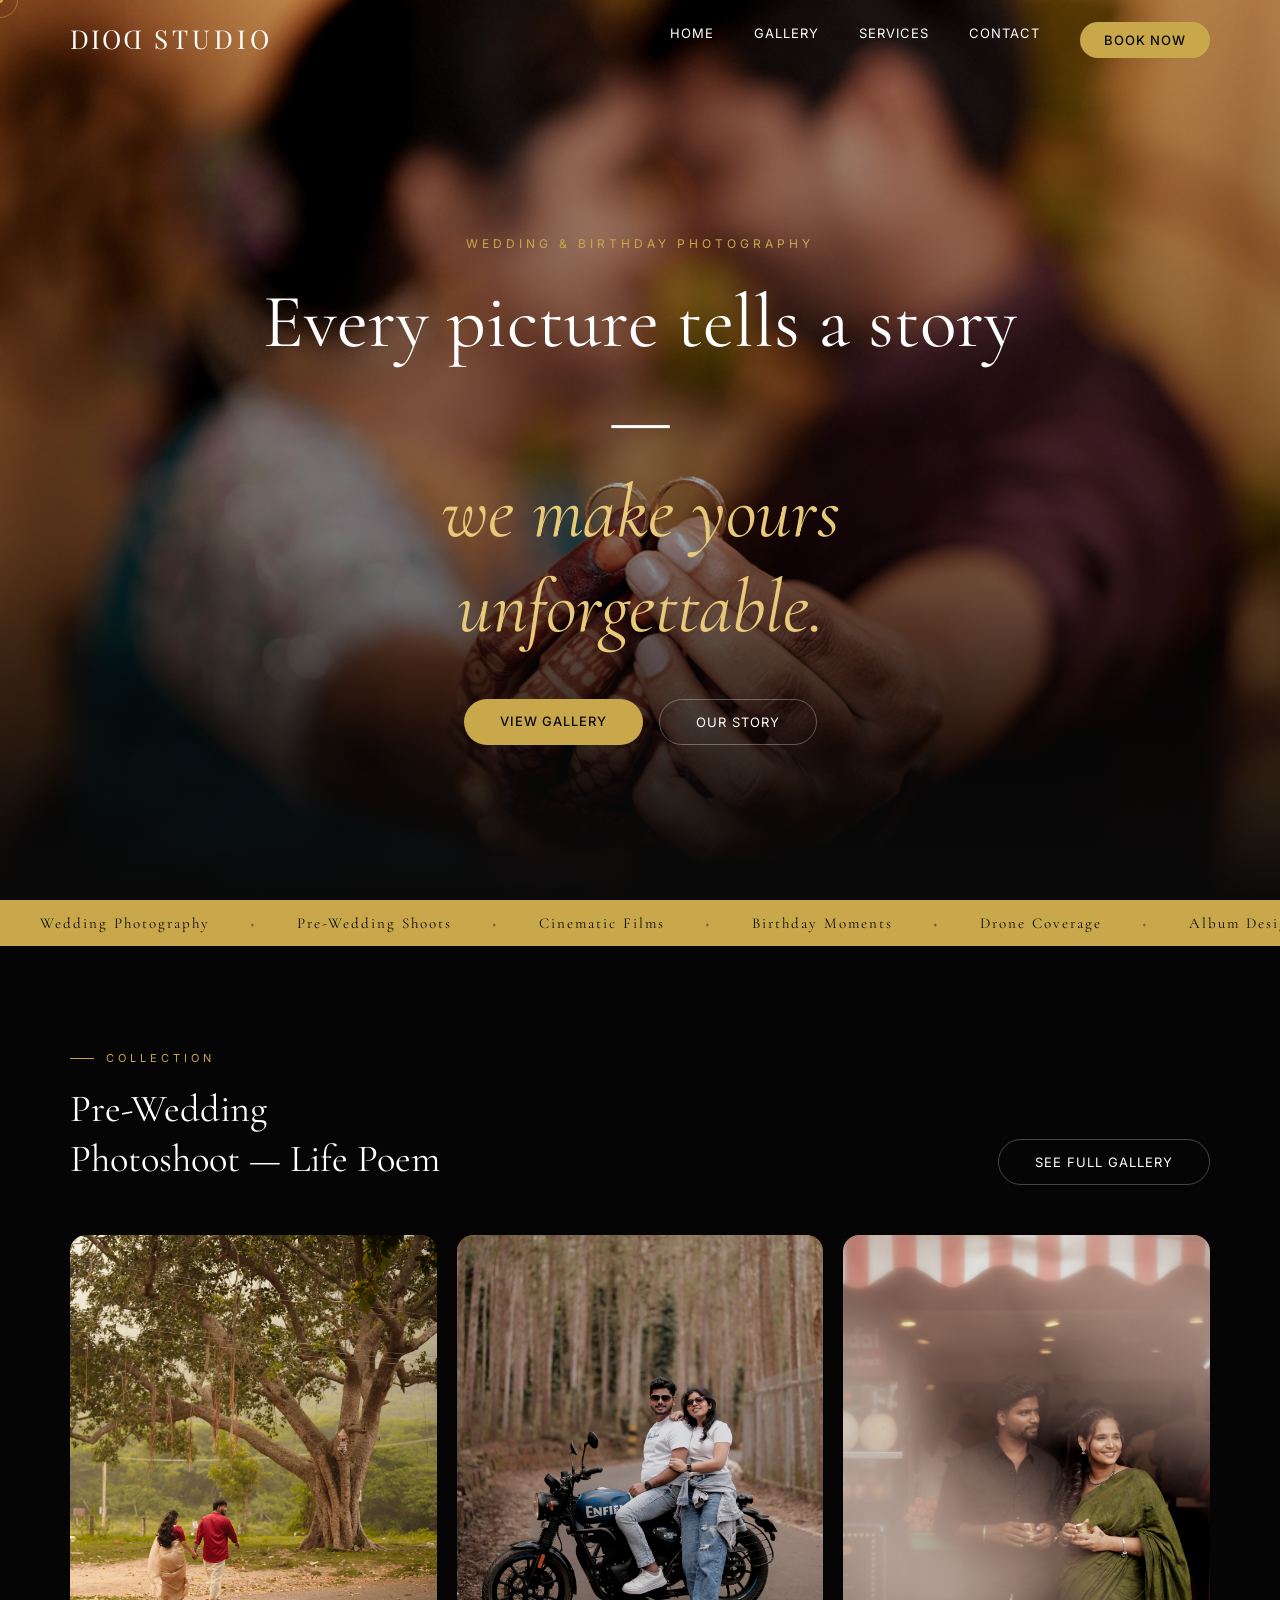
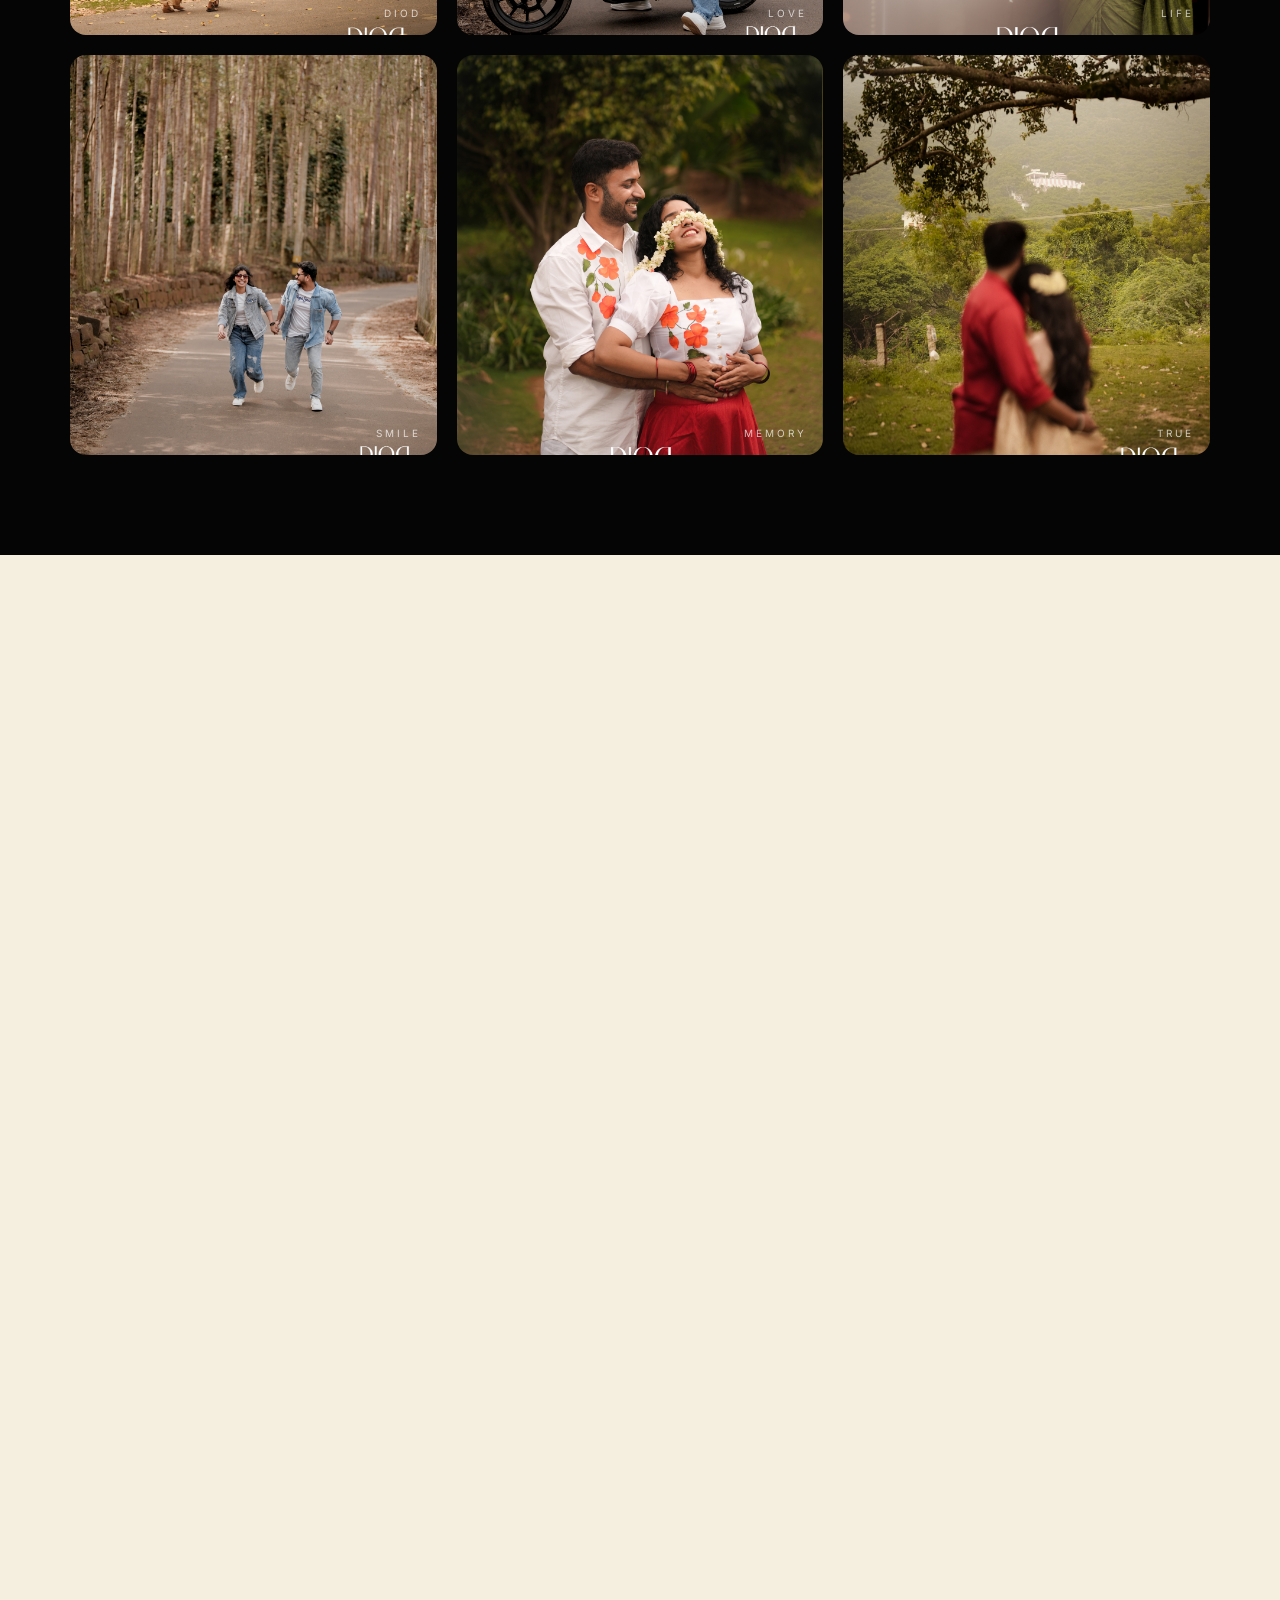
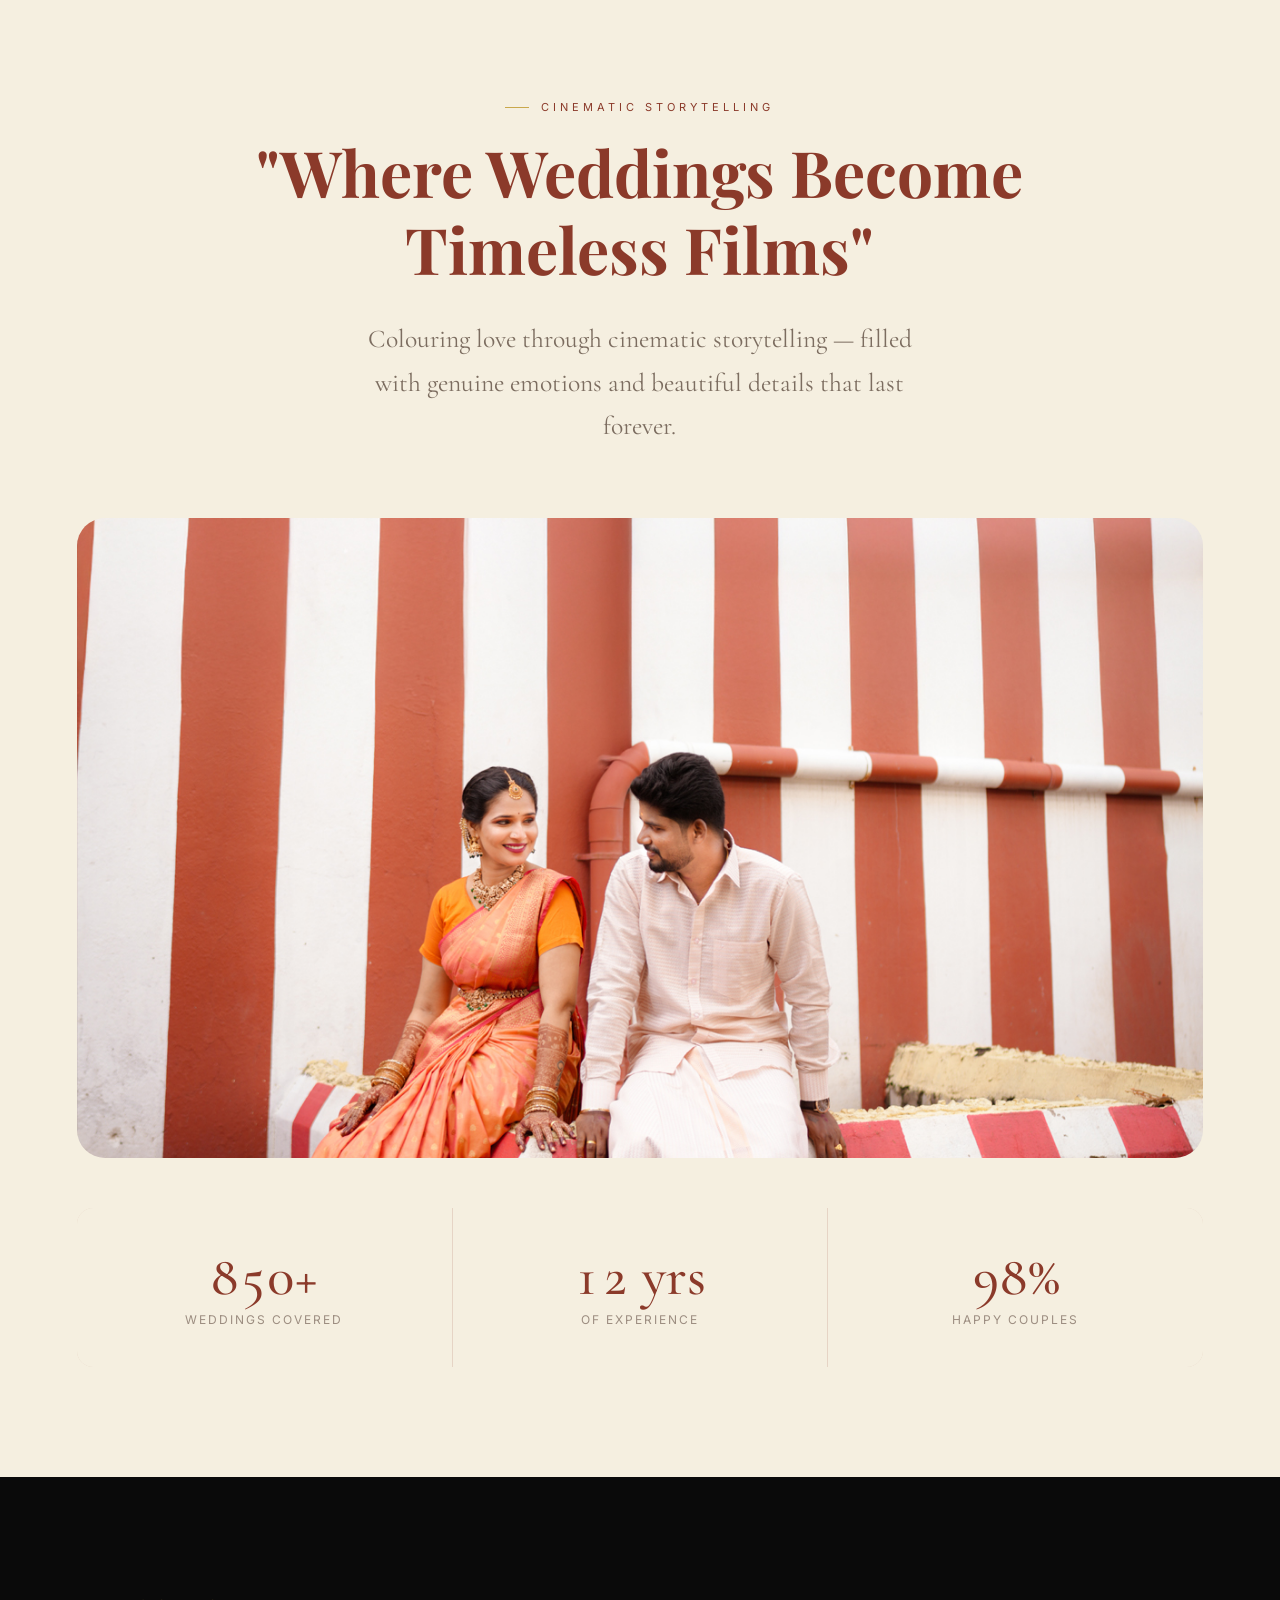
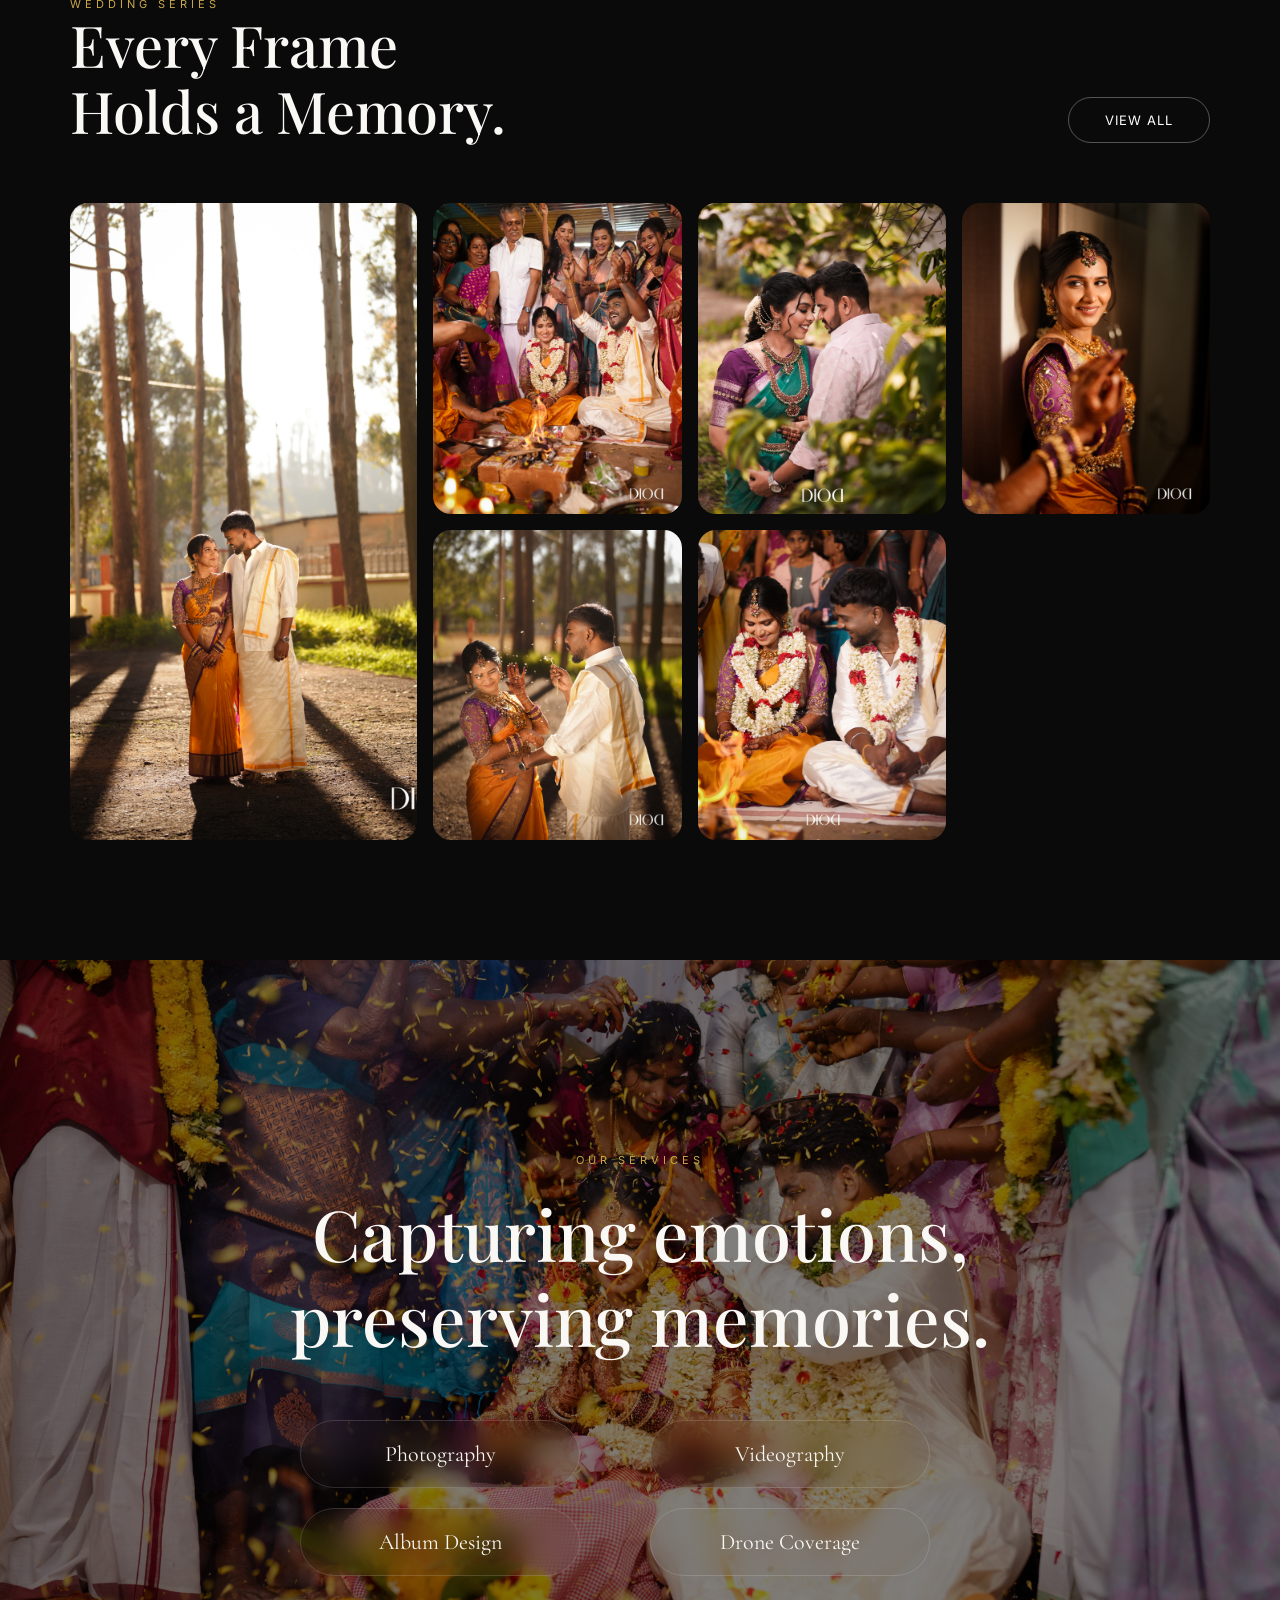
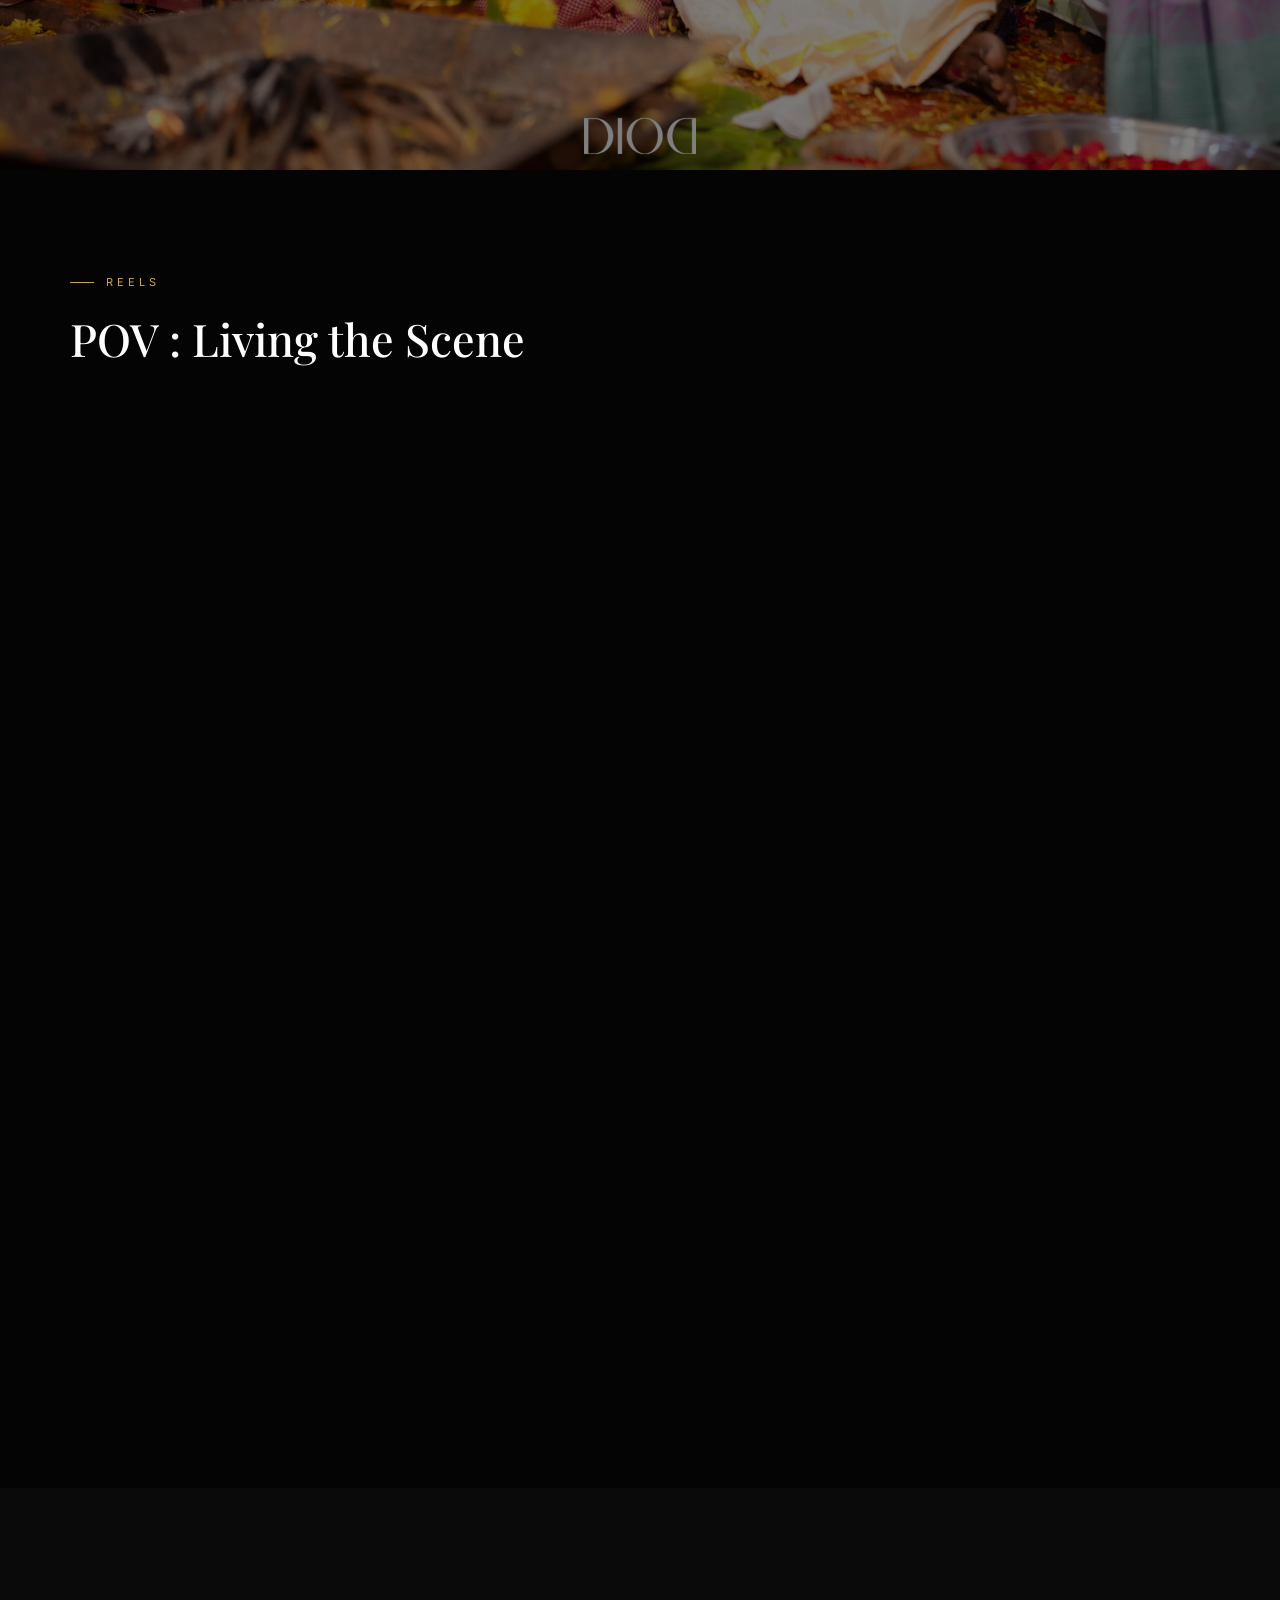
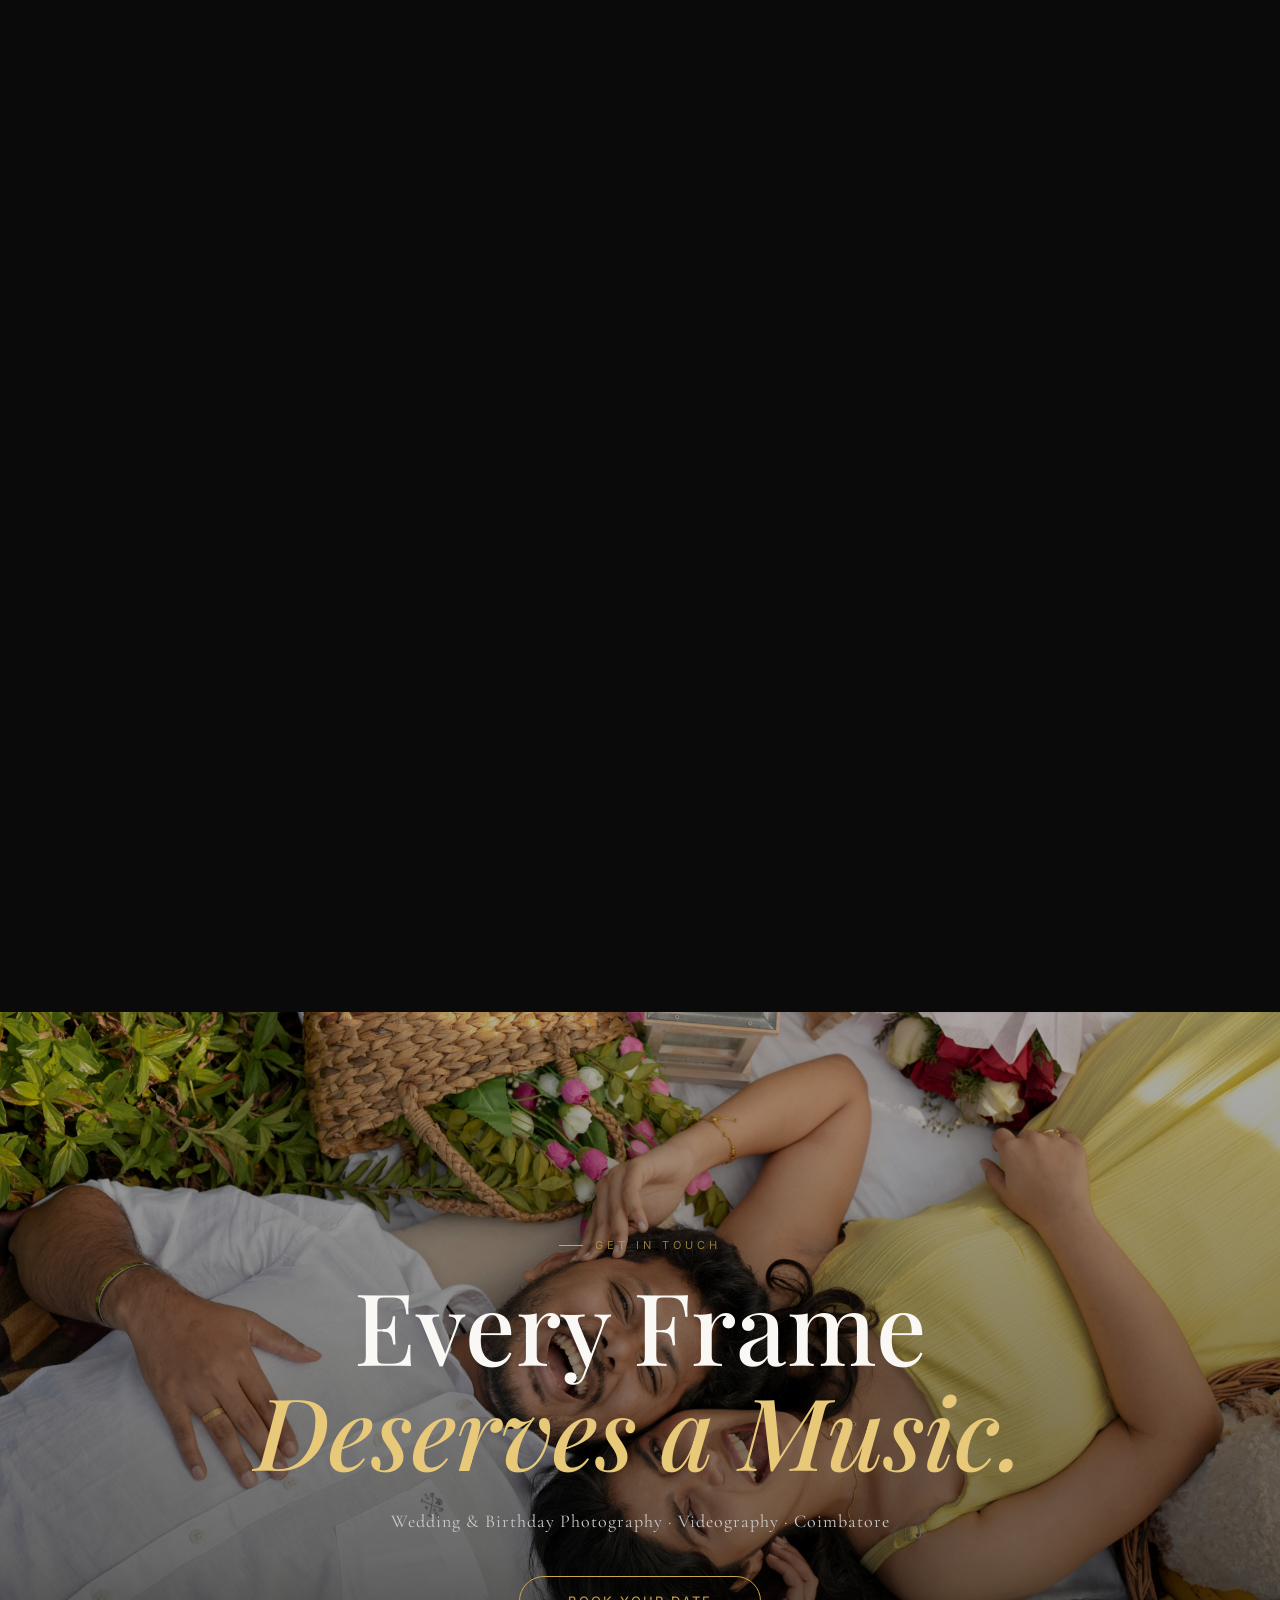
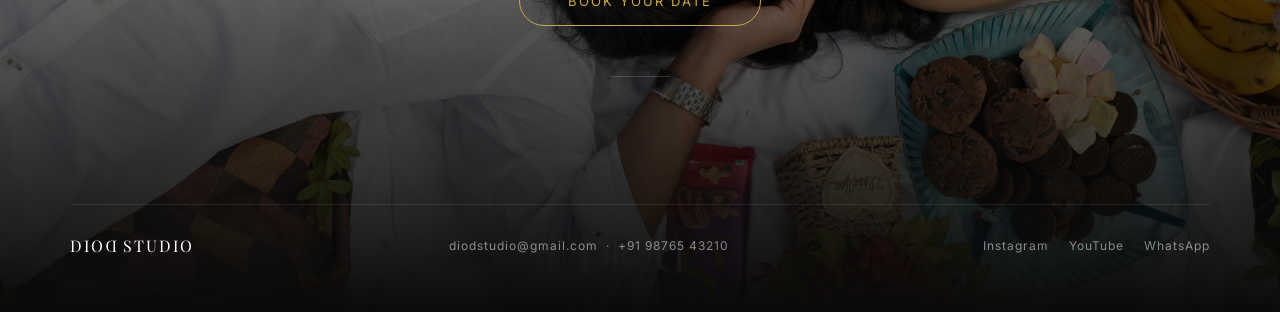
==== commit 918575ae: "updated ui and mobile optimizes" ====
--- a/index.html
+++ b/index.html
@@ -31,7 +31,7 @@
     <a href="#">Home</a>
     <a href="#">Gallery</a>
     <a href="#">Services</a>
-    <a href="#">Contact</a>
+    <a href="contact.html">Contact</a>
     <a href="#" class="nav-cta">Book Now</a>
 </div>
 
@@ -41,7 +41,15 @@
     <div class="hero-bg"></div>
 
     <nav aria-label="Main navigation">
-        <a href="#" class="logo">DIOD STUDIO</a>
+        <a href="index.html" class="logo">
+
+    <span>DIO</span>
+
+    <span class="flip-d">D</span>
+
+    <span class="studio-text">STUDIO</span>
+
+</div></a>
 
         <button class="nav-toggle" aria-label="Toggle navigation" aria-expanded="false">
             <span></span>
@@ -67,10 +75,7 @@
         </div>
     </div>
 
-    <div class="scroll-hint" aria-hidden="true">
-        <span>Scroll</span>
-        <div class="scroll-line"></div>
-    </div>
+ 
 
 </section>
 
@@ -307,19 +312,28 @@
         </div>
 
         <div class="footer-bottom">
-            <div class="footer-logo">DIOD STUDIO</div>
-
-            <div style="color:rgba(255,255,255,.4); font-size:12px;">
-                diodstudio@gmail.com &nbsp;·&nbsp; +91 98765 43210
-            </div>
-
-            <div class="footer-socials">
-                <a href="#">Instagram</a>
-                <a href="#">YouTube</a>
-                <a href="#">WhatsApp</a>
-            </div>
-        </div>
-
+
+    <div class="footer-logo">
+
+        <span>DIO</span>
+
+        <span class="footer-flip-d">D</span>
+
+        <span class="footer-studio-text">STUDIO</span>
+
+    </div>
+
+    <div class="footer-contact">
+        diodstudio@gmail.com &nbsp;·&nbsp; +91 98765 43210
+    </div>
+
+    <div class="footer-socials">
+        <a href="#">Instagram</a>
+        <a href="#">YouTube</a>
+        <a href="#">WhatsApp</a>
+    </div>
+
+</div>
     </div>
 </footer>
 
--- a/style.css
+++ b/style.css
@@ -358,40 +358,6 @@
     transform: translateY(-3px);
 }
 
-/* Scroll indicator */
-.scroll-hint {
-    position: absolute;
-    bottom: 36px;
-    left: 50%;
-    transform: translateX(-50%);
-    display: flex;
-    flex-direction: column;
-    align-items: center;
-    gap: 8px;
-    opacity: 0;
-    animation: fadeUp .6s 1.4s forwards;
-}
-
-.scroll-hint span {
-    font-size: 10px;
-    letter-spacing: 3px;
-    text-transform: uppercase;
-    color: rgba(255,255,255,.5);
-}
-
-.scroll-line {
-    width: 1px;
-    height: 50px;
-    background: linear-gradient(to bottom, transparent, var(--gold));
-    animation: scrollLine 1.8s 1.8s ease-in-out infinite;
-    transform-origin: top;
-}
-
-@keyframes scrollLine {
-    0%   { transform: scaleY(0); opacity: 0; }
-    50%  { transform: scaleY(1); opacity: 1; }
-    100% { transform: scaleY(1); opacity: 0; }
-}
 
 /* ──────────────────────────────
    MARQUEE TICKER
@@ -777,13 +743,14 @@
 
 .service-item {
     border: 1px solid rgba(255,255,255,.15);
-    padding: 32px 28px;
+    padding: 20px 28px;
+    width: 280px;
     color: var(--cream);
     font-size: 22px;
     font-family: 'Cormorant Garamond', serif;
     backdrop-filter: blur(14px);
     -webkit-backdrop-filter: blur(14px);
-    border-radius: 4px;
+    border-radius: 40px;
     transition: background .4s, transform .4s var(--ease-out-expo),
                 border-color .4s, box-shadow .4s;
     cursor: default;
@@ -1079,6 +1046,14 @@
 
 .footer-socials a:hover { color: var(--gold); }
 
+.footer-flip-d{
+    display:inline-block;
+    transform:scaleX(-1);
+    margin-left:-8px; /* adjust if needed */
+}
+
+
+
 /* ──────────────────────────────
    ANIMATIONS & REVEAL
 ────────────────────────────── */
@@ -1222,11 +1197,38 @@
     /* Timeless */
     .timeless { padding: 60px 20px; }
     .timeless-content { width: 100%; }
-    .timeless-main-img img { height: 280px; }
+    .timeless-main-img{
+    width:100%;
+}
+
+.timeless-main-img img{
+    width:100%;
+    height:580px;
+    object-fit:cover;
+    display:block;
+    border-radius:15px;
+}
     .timeless-text h2 { font-size: clamp(28px, 7vw, 40px); }
     .timeless-text p { font-size: 19px; }
     .timeless-stats { grid-template-columns: 1fr; gap: 1px; }
     .stat-num { font-size: 44px; }
+
+    /* Timeless Mobile Fix */
+.timeless-content{
+    display:flex;
+    flex-direction:column;
+    gap:40px;
+}
+
+.timeless-main-img{
+    width:100%;
+    height:auto;
+}
+
+
+.timeless-text{
+    width:100%;
+}
 
     /* Wedding */
     .wedding-series { padding: 70px 20px; }
@@ -1273,3 +1275,60 @@
     }
     .footer-socials { justify-content: center; }
 }
+
+.logo{
+    display:flex;
+    align-items:center;
+
+    font-family:'Playfair Display';
+    font-size:24px;
+    letter-spacing:2px;
+    color:white;
+
+    gap:0;
+}
+
+.flip-d{
+    display:inline-block;
+    transform:scaleX(-1);
+    margin-left:-2px; /* adjust this value */
+}
+
+.studio-text{
+    margin-left:10px;
+    font-size:16px;
+    letter-spacing:4px;
+    font-family:'Inter';
+}
+
+.logo{
+    display:flex;
+    align-items:center;
+
+    color:white;
+}
+
+.logo span{
+
+    font-family:'Playfair Display';
+    font-size:26px;
+
+}
+
+.flip-d{
+
+    display:inline-block;
+    transform:scaleX(-1);
+
+}
+
+.studio-text{
+
+    margin-left:12px;
+
+    font-family:'Inter';
+    font-size:13px;
+
+    letter-spacing:4px;
+
+}
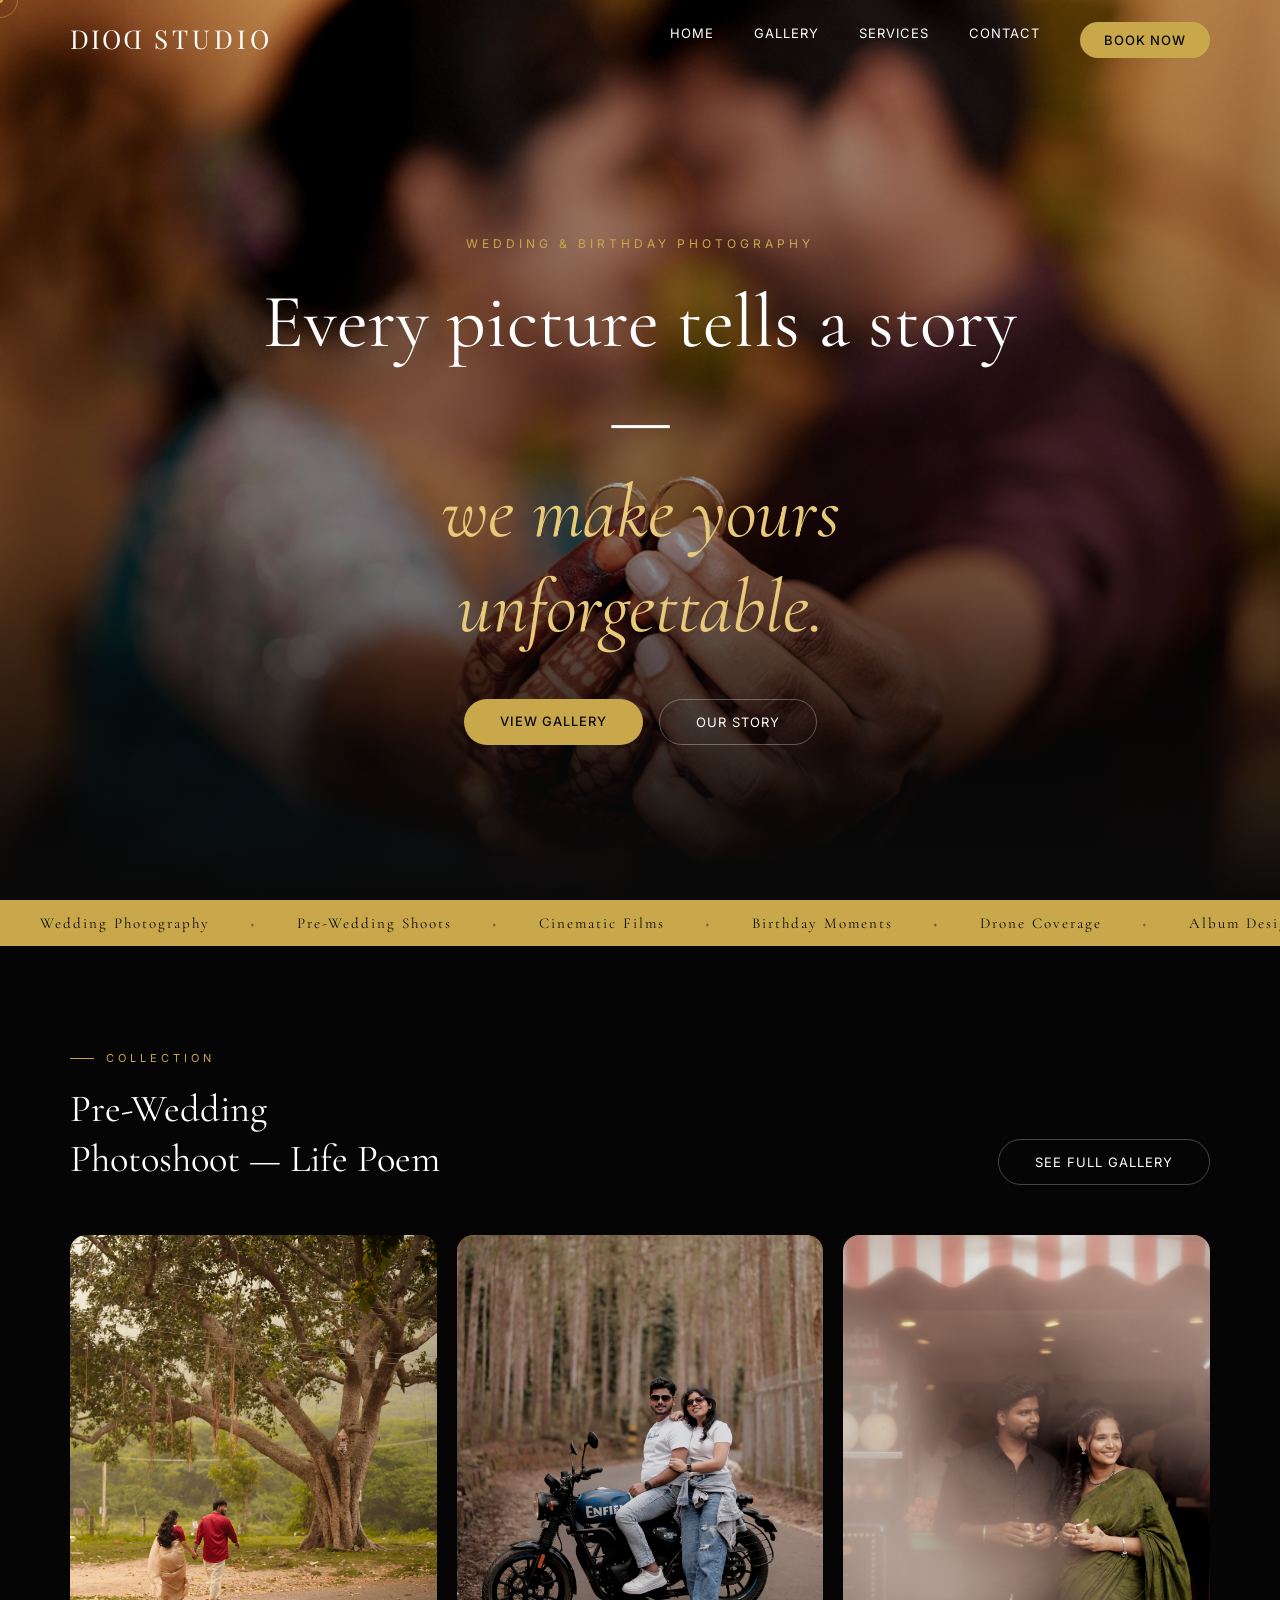
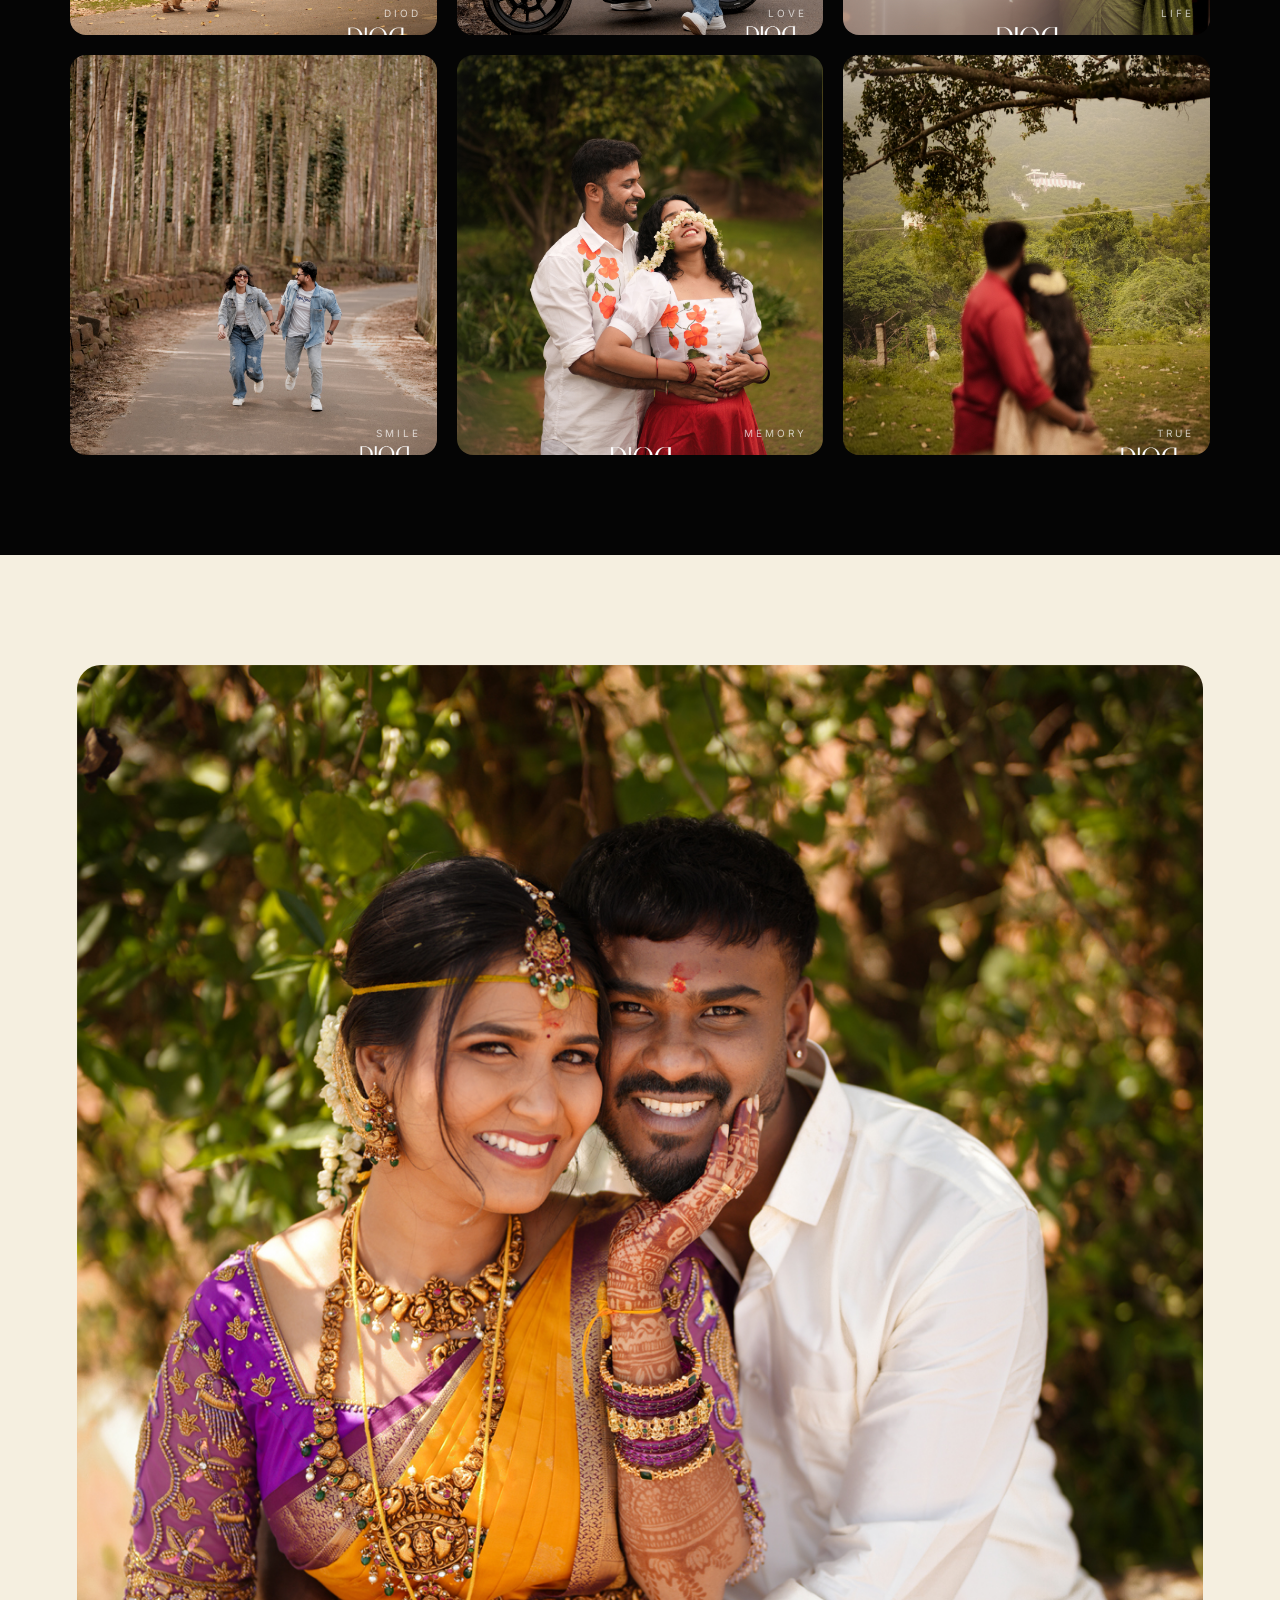
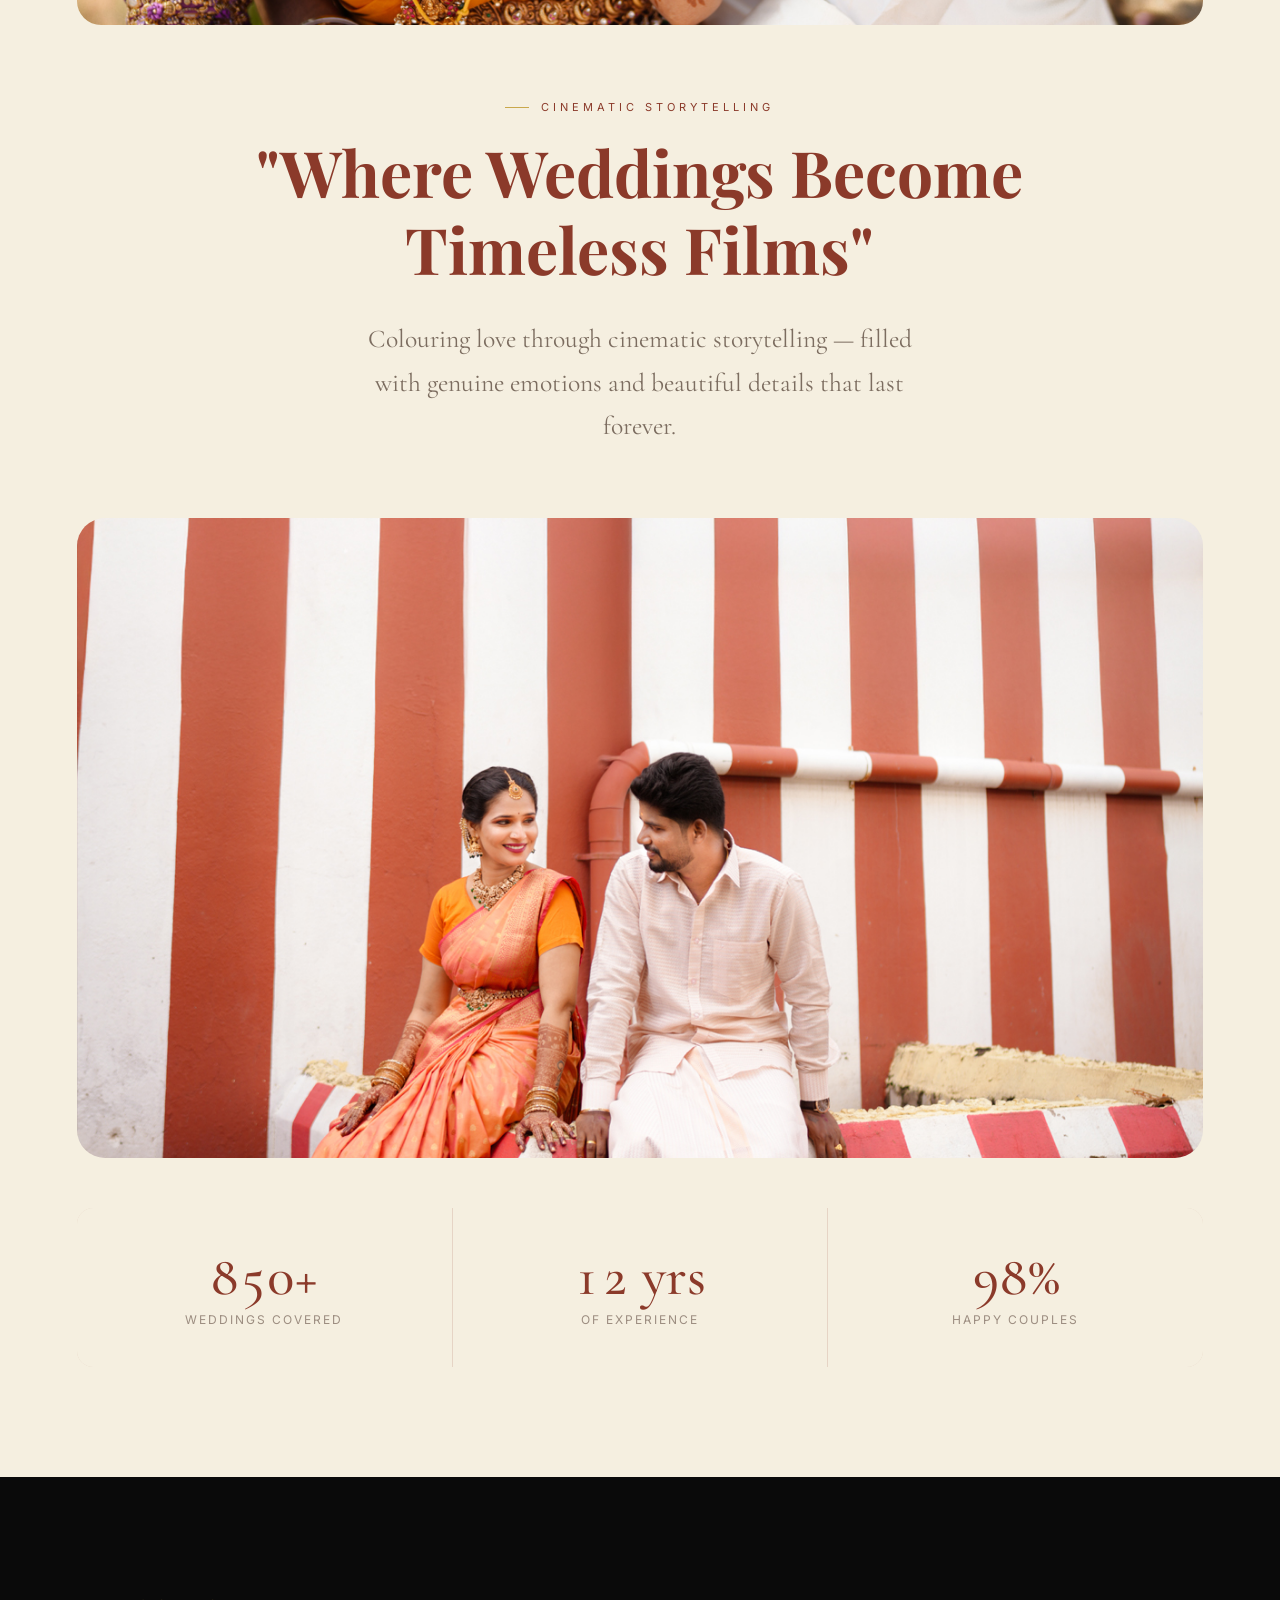
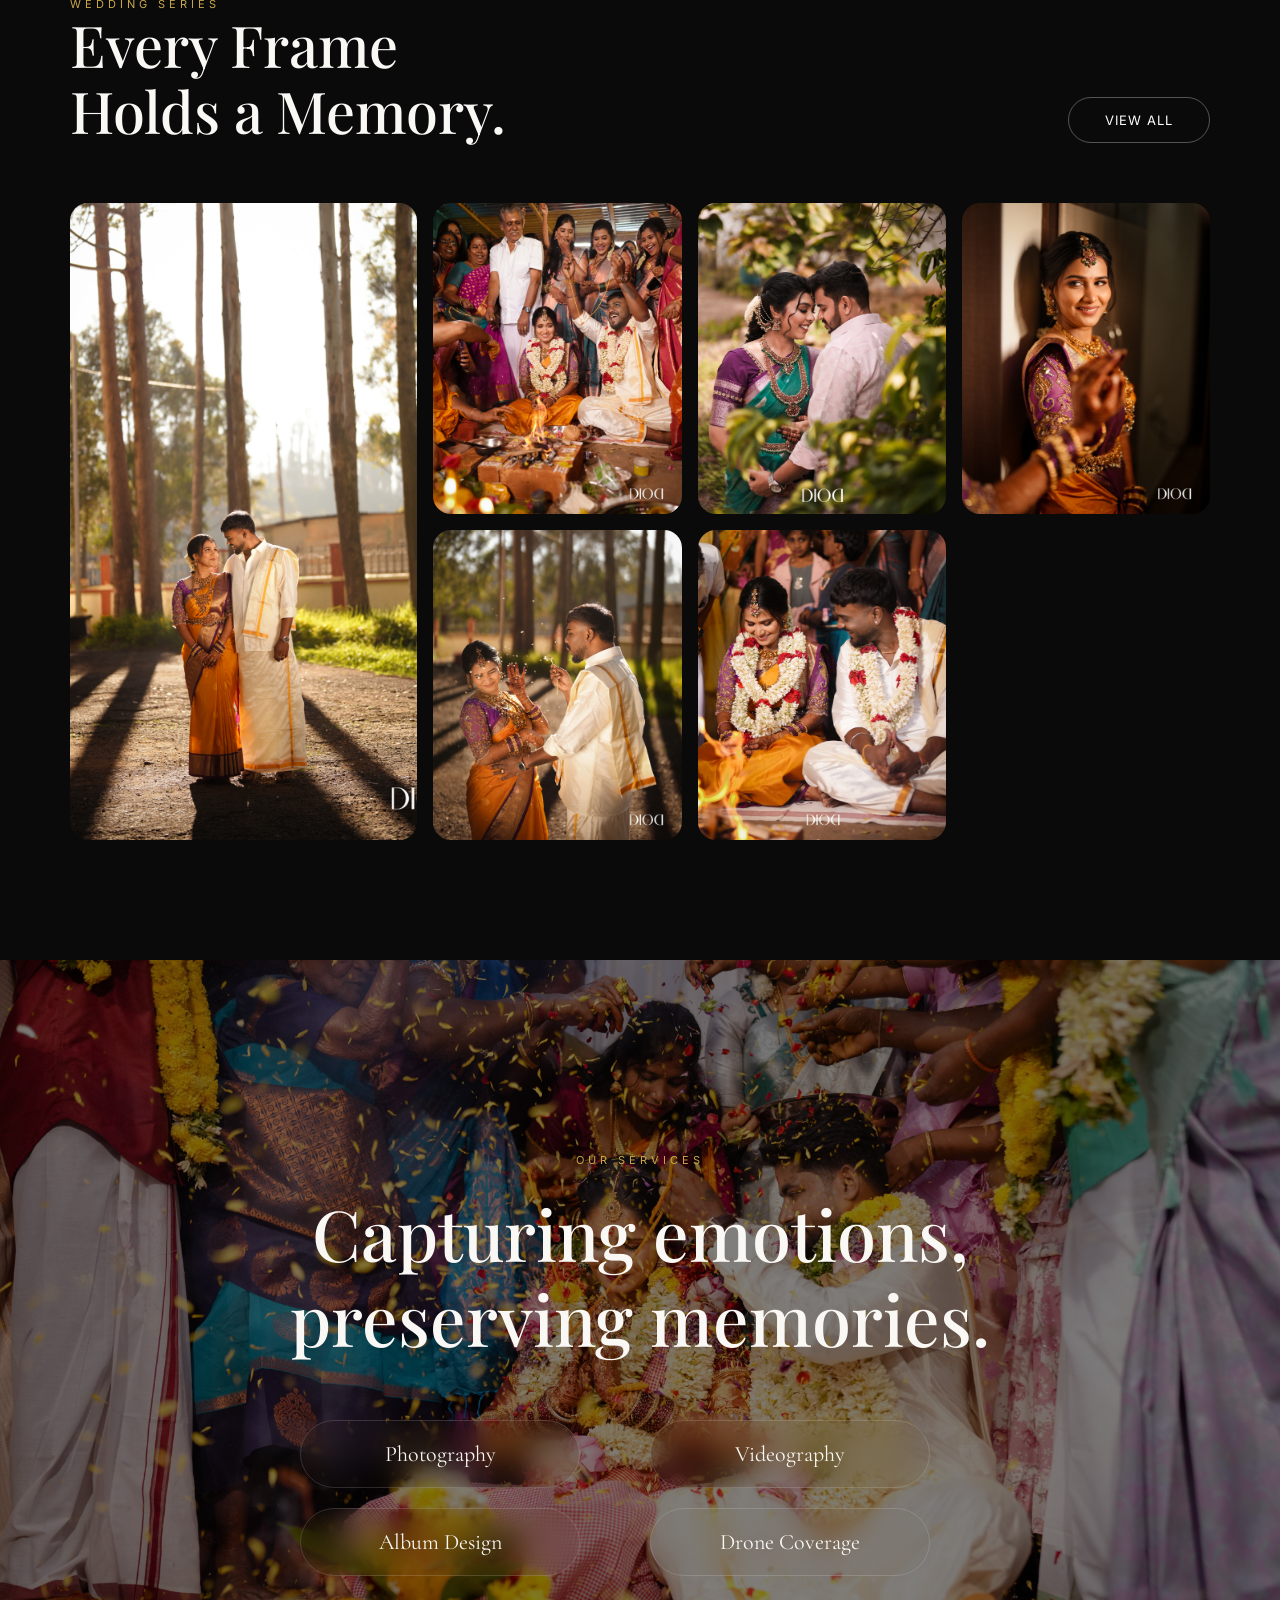
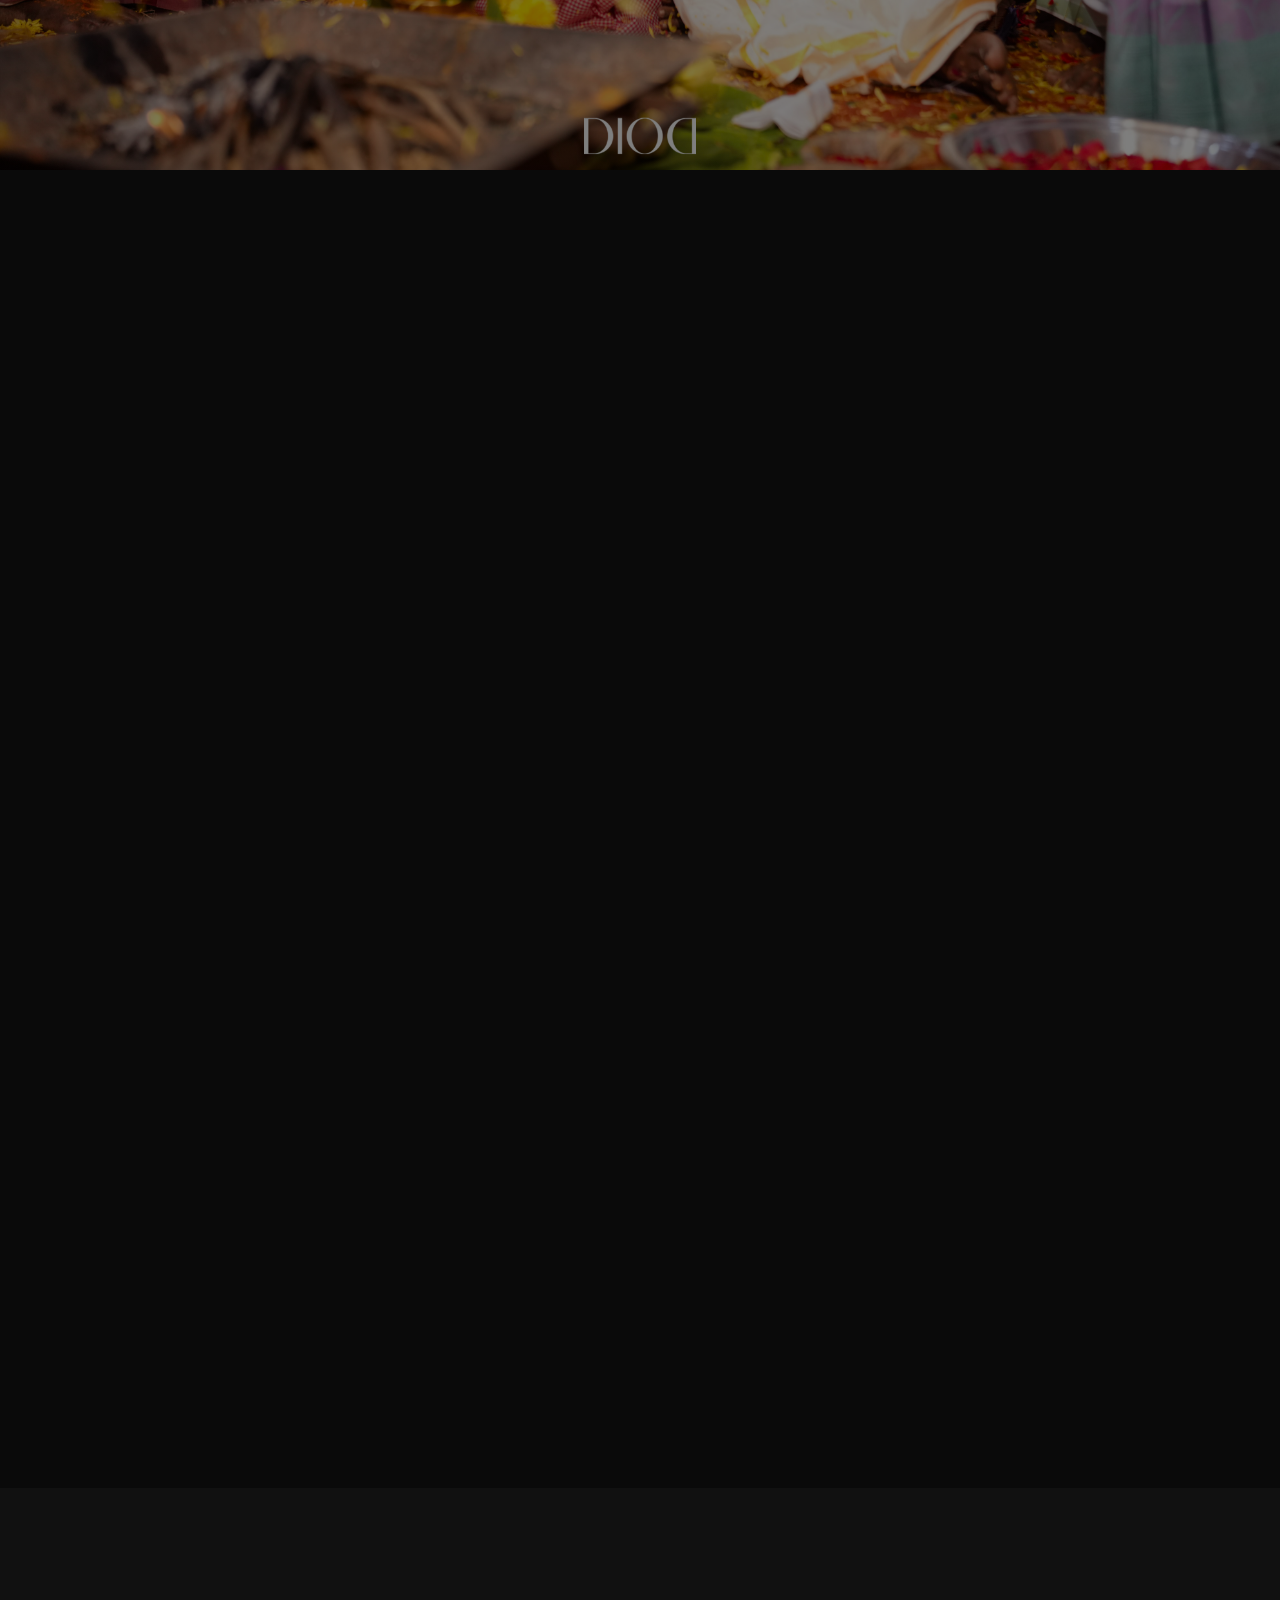
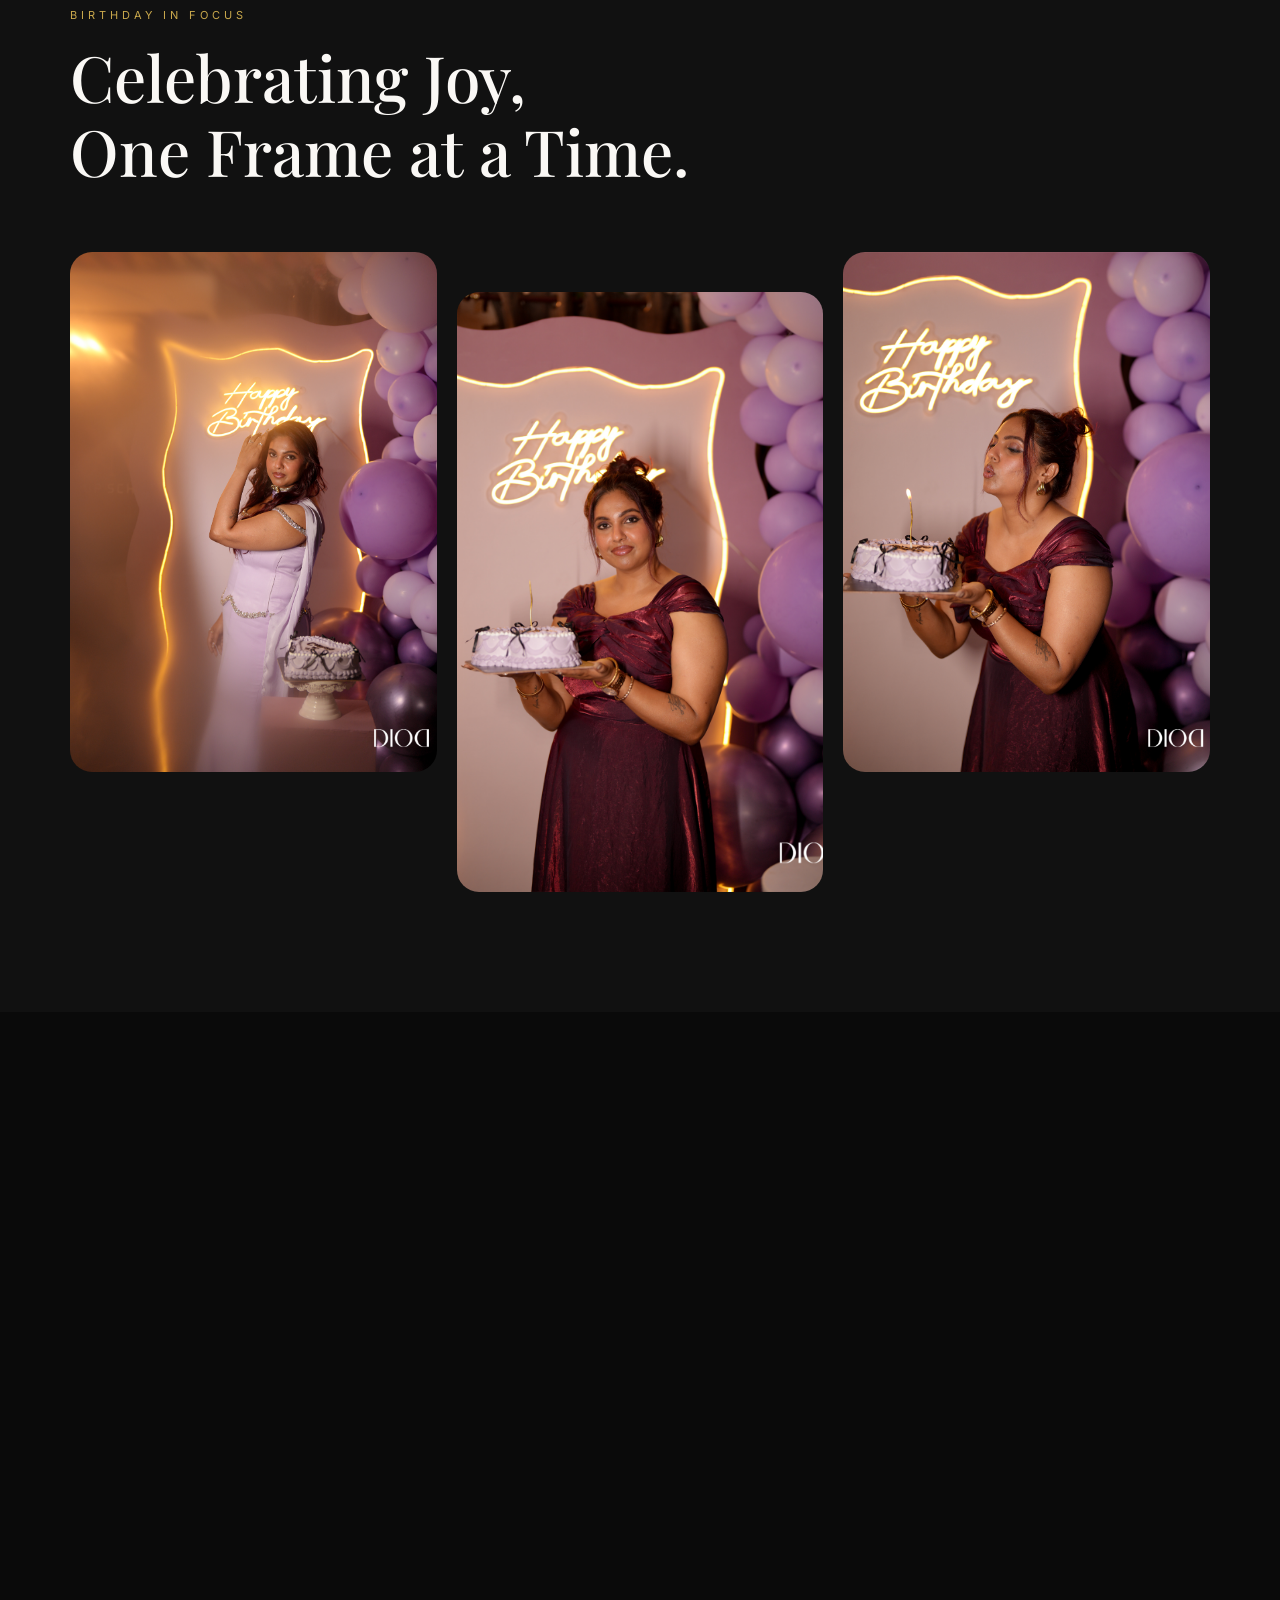
==== commit d7990cf3: "updated ui and mobile optimize" ====
--- a/index.html
+++ b/index.html
@@ -67,7 +67,7 @@
     </nav>
 
     <div class="hero-content">
-        <p class="hero-eyebrow">Wedding &amp; Birthday Photography</p>
+        <p class="hero-eyebrow">Wedding & Birthday Photography</p>
         <h1>Every picture tells a story —<br><em>we make yours unforgettable.</em></h1>
         <div class="hero-cta">
             <a href="#" class="btn-primary">View Gallery</a>
